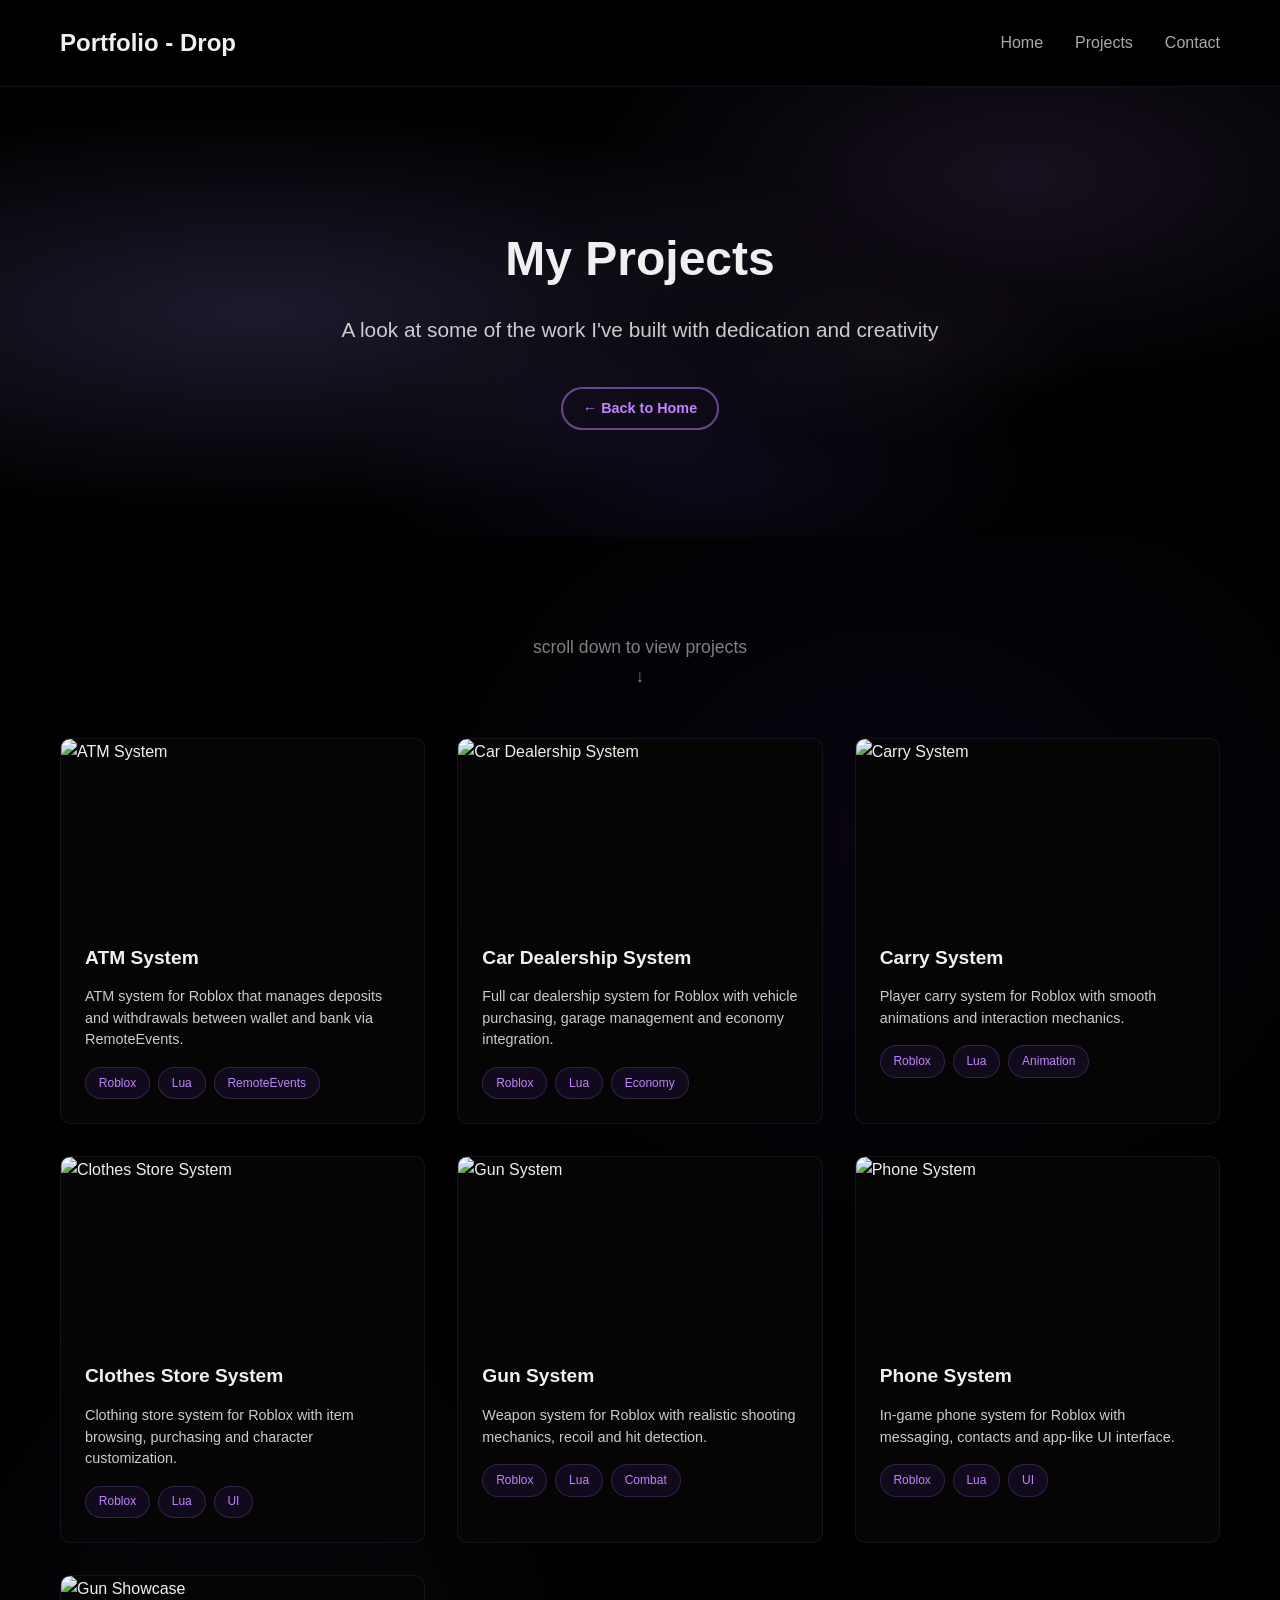
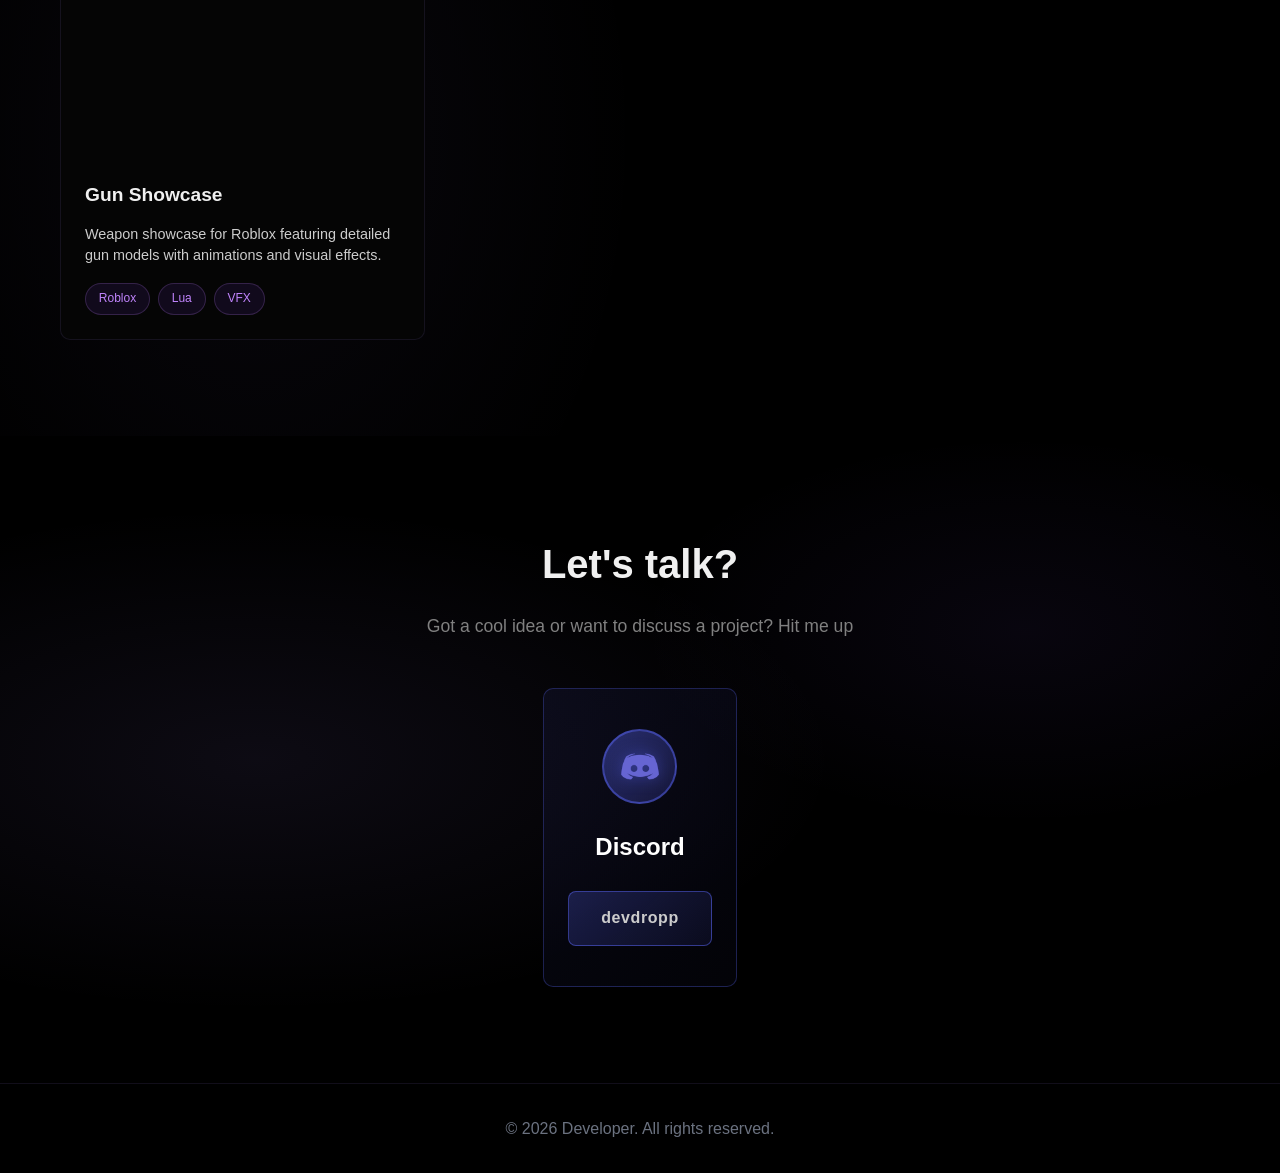
==== projetos.html @ 156bbdd7 "Update projetos.html" ====
<!DOCTYPE html>
<html lang="en">
<head>
    <meta charset="UTF-8">
    <meta name="viewport" content="width=device-width, initial-scale=1.0">
    <title>My Projects - Portfolio</title>
    <link rel="icon" type="image/png" href="images/dropiconsite.png">
    <link rel="stylesheet" href="style.css">
</head>
<body class="dark-mode">
    <nav class="navbar">
        <div class="container">
            <div class="logo">Portfolio - Drop</div>
            <ul class="nav-links">
                <li><a href="index.html">Home</a></li>
                <li><a href="#projects">Projects</a></li>
                <li><a href="#contact">Contact</a></li>
            </ul>
        </div>
    </nav>

    <header id="home" class="hero-projects">
        <div class="hero-content">
            <img src="" alt="">
            <h1>My Projects</h1>
            <p>A look at some of the work I've built with dedication and creativity</p>
            <a href="index.html" class="btn btn-secondary">← Back to Home</a>
        </div>
        <div class="hero-background"></div>
    </header>

    <section id="projects" class="projects-section">
        <div class="container">
            <p class="section-subtitle">scroll down to view projects <br>↓ </p>
            
            <div class="projects-grid">
                <div class="project-card">
                    <div class="project-header">
                        <img class="video-thumbnail" src="https://i.ytimg.com/vi/9FI1kdtI2Lg/hqdefault.jpg" alt="ATM System">
                        <button class="play-btn" data-youtube="https://www.youtube.com/watch?v=9FI1kdtI2Lg">
                            <svg viewBox="0 0 24 24" width="60" height="60">
                                <polygon points="5 3 19 12 5 21" fill="white"/>
                            </svg>
                        </button>
                    </div>
                    <h3>ATM System</h3>
                    <p>ATM system for Roblox that manages deposits and withdrawals between wallet and bank via RemoteEvents.</p>
                    <div class="project-tags">
                        <span class="tag">Roblox</span>
                        <span class="tag">Lua</span>
                        <span class="tag">RemoteEvents</span>
                    </div>
                </div>

                <div class="project-card">
                    <div class="project-header">
                        <img class="video-thumbnail" src="https://i.ytimg.com/vi/GtrYwzKo-C8/hqdefault.jpg" alt="Car Dealership System">
                        <button class="play-btn" data-youtube="https://www.youtube.com/watch?v=GtrYwzKo-C8">
                            <svg viewBox="0 0 24 24" width="60" height="60">
                                <polygon points="5 3 19 12 5 21" fill="white"/>
                            </svg>
                        </button>
                    </div>
                    <h3>Car Dealership System</h3>
                    <p>Full car dealership system for Roblox with vehicle purchasing, garage management and economy integration.</p>
                    <div class="project-tags">
                        <span class="tag">Roblox</span>
                        <span class="tag">Lua</span>
                        <span class="tag">Economy</span>
                    </div>
                </div>

                <div class="project-card">
                    <div class="project-header">
                        <img class="video-thumbnail" src="https://i.ytimg.com/vi/6c8o9CtaSwM/hqdefault.jpg" alt="Carry System">
                        <button class="play-btn" data-youtube="https://www.youtube.com/watch?v=6c8o9CtaSwM">
                            <svg viewBox="0 0 24 24" width="60" height="60">
                                <polygon points="5 3 19 12 5 21" fill="white"/>
                            </svg>
                        </button>
                    </div>
                    <h3>Carry System</h3>
                    <p>Player carry system for Roblox with smooth animations and interaction mechanics.</p>
                    <div class="project-tags">
                        <span class="tag">Roblox</span>
                        <span class="tag">Lua</span>
                        <span class="tag">Animation</span>
                    </div>
                </div>

                <div class="project-card">
                    <div class="project-header">
                        <img class="video-thumbnail" src="https://i.ytimg.com/vi/peEEJjugaOY/hqdefault.jpg" alt="Clothes Store System">
                        <button class="play-btn" data-youtube="https://www.youtube.com/watch?v=peEEJjugaOY">
                            <svg viewBox="0 0 24 24" width="60" height="60">
                                <polygon points="5 3 19 12 5 21" fill="white"/>
                            </svg>
                        </button>
                    </div>
                    <h3>Clothes Store System</h3>
                    <p>Clothing store system for Roblox with item browsing, purchasing and character customization.</p>
                    <div class="project-tags">
                        <span class="tag">Roblox</span>
                        <span class="tag">Lua</span>
                        <span class="tag">UI</span>
                    </div>
                </div>

                <div class="project-card">
                    <div class="project-header">
                        <img class="video-thumbnail" src="https://i.ytimg.com/vi/I0m7wOW_zdU/hqdefault.jpg" alt="Gun System">
                        <button class="play-btn" data-youtube="https://www.youtube.com/watch?v=I0m7wOW_zdU">
                            <svg viewBox="0 0 24 24" width="60" height="60">
                                <polygon points="5 3 19 12 5 21" fill="white"/>
                            </svg>
                        </button>
                    </div>
                    <h3>Gun System</h3>
                    <p>Weapon system for Roblox with realistic shooting mechanics, recoil and hit detection.</p>
                    <div class="project-tags">
                        <span class="tag">Roblox</span>
                        <span class="tag">Lua</span>
                        <span class="tag">Combat</span>
                    </div>
                </div>

                <div class="project-card">
                    <div class="project-header">
                        <img class="video-thumbnail" src="https://i.ytimg.com/vi/qUIl4ZkUmOw/hqdefault.jpg" alt="Phone System">
                        <button class="play-btn" data-youtube="https://www.youtube.com/watch?v=qUIl4ZkUmOw">
                            <svg viewBox="0 0 24 24" width="60" height="60">
                                <polygon points="5 3 19 12 5 21" fill="white"/>
                            </svg>
                        </button>
                    </div>
                    <h3>Phone System</h3>
                    <p>In-game phone system for Roblox with messaging, contacts and app-like UI interface.</p>
                    <div class="project-tags">
                        <span class="tag">Roblox</span>
                        <span class="tag">Lua</span>
                        <span class="tag">UI</span>
                    </div>
                </div>

                <div class="project-card">
                    <div class="project-header">
                        <img class="video-thumbnail" src="https://i.ytimg.com/vi/NYZa57lHeqo/hqdefault.jpg" alt="Gun Showcase">
                        <button class="play-btn" data-youtube="https://www.youtube.com/watch?v=NYZa57lHeqo">
                            <svg viewBox="0 0 24 24" width="60" height="60">
                                <polygon points="5 3 19 12 5 21" fill="white"/>
                            </svg>
                        </button>
                    </div>
                    <h3>Gun Showcase</h3>
                    <p>Weapon showcase for Roblox featuring detailed gun models with animations and visual effects.</p>
                    <div class="project-tags">
                        <span class="tag">Roblox</span>
                        <span class="tag">Lua</span>
                        <span class="tag">VFX</span>
                    </div>
                </div>
            </div>
        </div>
    </section>

    <section id="contact" class="contact-section">
        <div class="container">
            <h2>Let's talk?</h2>
            <p class="section-subtitle">Got a cool idea or want to discuss a project? Hit me up</p>
            
            <div class="contact-content">
                <div class="contact-info">
                    <div class="contact-method discord-card">
                        <div class="discord-icon">
                            <img src="images/discord.png" alt="Discord">
                        </div>
                        <h3>Discord</h3>
                        <a href="https://discord.com/users/1466565648426733630" target="_blank" class="discord-link">devdropp</a>
                    </div>
                </div>
            </div>
        </div>
    </section>

    <footer>
        <p>&copy; 2026 Developer. All rights reserved.</p>
    </footer>

    <div id="video-modal" class="video-modal">
        <div class="modal-content">
            <div class="modal-header">
                <button class="modal-close">&times;</button>
                <h2 id="video-title">Project Title</h2>
            </div>
            <div class="video-container">
                <button class="nav-arrow prev-arrow" id="prev-video" aria-label="Previous video">‹</button>
                <iframe id="video-frame" src="" frameborder="0" allow="accelerometer; autoplay; clipboard-write; encrypted-media; gyroscope; picture-in-picture" allowfullscreen></iframe>
                <button class="nav-arrow next-arrow" id="next-video" aria-label="Next video">›</button>
            </div>
            <div class="video-counter">
                <span id="video-count">1 / 6</span>
            </div>
        </div>
    </div>

    <script src="script.js"></script>
</body>
</html>
---- style.css ----
* {
    margin: 0;
    padding: 0;
    box-sizing: border-box;
}

body {
    font-family: 'Segoe UI', Tahoma, Geneva, Verdana, sans-serif;
    background: #000000;
    color: #f0f0f0;
    line-height: 1.6;
    background-image:
        radial-gradient(ellipse 80% 60% at 15% 30%, rgba(167, 139, 250, 0.07) 0%, transparent 65%),
        radial-gradient(ellipse 60% 80% at 85% 70%, rgba(192, 132, 252, 0.05) 0%, transparent 65%),
        radial-gradient(ellipse 50% 40% at 50% 90%, rgba(139, 92, 246, 0.04) 0%, transparent 60%);
}

.container {
    max-width: 1200px;
    margin: 0 auto;
    padding: 0 20px;
}

/* NAVBAR */
.navbar {
    background: rgba(0, 0, 0, 0.85);
    backdrop-filter: blur(20px);
    -webkit-backdrop-filter: blur(20px);
    padding: 1.5rem 0;
    position: sticky;
    top: 0;
    z-index: 100;
    border-bottom: 1px solid rgba(167, 139, 250, 0.12);
}

.navbar .container {
    display: flex;
    justify-content: space-between;
    align-items: center;
}

.logo {
    font-size: 1.5rem;
    font-weight: bold;
    color: #f0f0f0;
}

.nav-links {
    list-style: none;
    display: flex;
    gap: 2rem;
}

.nav-links a {
    color: #aaaaaa;
    text-decoration: none;
    transition: color 0.3s ease;
    font-weight: 500;
}

.nav-links a:hover {
    color: #c084fc;
}

/* HERO SECTION */
.hero {
    min-height: 100vh;
    display: flex;
    align-items: center;
    justify-content: center;
    position: relative;
    overflow: hidden;
    padding: 2rem;
}

.hero-projects {
    min-height: 50vh;
    display: flex;
    align-items: center;
    justify-content: center;
    position: relative;
    overflow: hidden;
    padding: 4rem 2rem;
}

.hero-projects .hero-content h1 {
    font-size: 3rem;
    margin-bottom: 1rem;
    color: #f0f0f0;
}

.hero-projects .hero-content p {
    margin-bottom: 1.5rem;
}

.hero-projects .btn {
    margin-top: 1rem;
}

.hero-background {
    position: absolute;
    top: 0;
    left: 0;
    right: 0;
    bottom: 0;
    background:
        radial-gradient(ellipse 80% 70% at 20% 50%, rgba(167, 139, 250, 0.18) 0%, transparent 65%),
        radial-gradient(ellipse 60% 80% at 80% 20%, rgba(192, 132, 252, 0.12) 0%, transparent 60%),
        radial-gradient(ellipse 50% 60% at 55% 85%, rgba(139, 92, 246, 0.1) 0%, transparent 55%),
        radial-gradient(ellipse 30% 40% at 70% 60%, rgba(216, 180, 254, 0.06) 0%, transparent 50%),
        #000000;
    z-index: -1;
}

.hero-content {
    text-align: center;
    z-index: 1;
    max-width: 600px;
}

.hero-content h1 {
    font-size: 3.5rem;
    margin-bottom: 1rem;
    color: #f0f0f0;
    animation: slideInDown 0.8s ease;
}

.hero-content p {
    font-size: 1.3rem;
    margin-bottom: 0.5rem;
    color: #cccccc;
    animation: slideInUp 0.8s ease 0.2s backwards;
}

.subtitle {
    font-size: 1rem;
    color: #808080;
    margin-bottom: 2rem !important;
    animation: slideInUp 0.8s ease 0.4s backwards;
}

@keyframes slideInDown {
    from {
        opacity: 0;
        transform: translateY(-30px);
    }
    to {
        opacity: 1;
        transform: translateY(0);
    }
}

@keyframes slideInUp {
    from {
        opacity: 0;
        transform: translateY(30px);
    }
    to {
        opacity: 1;
        transform: translateY(0);
    }
}

/* BUTTONS */
.btn {
    display: inline-block;
    padding: 12px 30px;
    border-radius: 50px;
    text-decoration: none;
    font-weight: bold;
    transition: all 0.3s ease;
    cursor: pointer;
    border: none;
}

.btn-primary {
    background: linear-gradient(135deg, #7c3aed, #c084fc);
    color: #fff;
    border: none;
    box-shadow: 0 4px 20px rgba(192, 132, 252, 0.3);
}

.btn-primary:hover {
    background: linear-gradient(135deg, #6d28d9, #a855f7);
    transform: translateY(-3px);
    box-shadow: 0 6px 25px rgba(192, 132, 252, 0.45);
}

.btn-secondary {
    background: transparent;
    color: #999;
    border: 1px solid #555;
    font-size: 0.9rem;
    padding: 8px 20px;
}

.btn-secondary:hover {
    background: #222;
    color: #fff;
}

/* PROJECTS SECTION */
.projects-section {
    padding: 6rem 2rem;
    background:
        radial-gradient(ellipse 70% 50% at 70% 20%, rgba(124, 58, 237, 0.07) 0%, transparent 60%),
        radial-gradient(ellipse 50% 60% at 20% 80%, rgba(167, 139, 250, 0.05) 0%, transparent 60%),
        #000000;
}

.projects-section h2 {
    font-size: 2.5rem;
    text-align: center;
    margin-bottom: 0.5rem;
    color: #f0f0f0;
}

.section-subtitle {
    text-align: center;
    color: #888;
    margin-bottom: 3rem;
    font-size: 1.1rem;
}

.projects-grid {
    display: grid;
    grid-template-columns: repeat(auto-fit, minmax(300px, 1fr));
    gap: 2rem;
}

.project-card {
    background: #050505;
    border: 1px solid rgba(167, 139, 250, 0.1);
    border-radius: 10px;
    overflow: hidden;
    transition: transform 0.3s ease, box-shadow 0.3s ease, border-color 0.3s ease;
    display: flex;
    flex-direction: column;
    position: relative;
}

.project-card:hover {
    transform: translateY(-6px);
    box-shadow: 0 12px 40px rgba(192, 132, 252, 0.15);
    border-color: rgba(192, 132, 252, 0.35);
}

.project-header {
    width: 100%;
    height: 180px;
    background: none;
    position: relative;
    overflow: hidden;
}

.project-header::before {
    content: '';
    position: absolute;
    top: 0;
    left: 0;
    right: 0;
    bottom: 0;
    background: rgba(0, 0, 0, 0.3);
    transition: opacity 0.3s ease;
    z-index: 2;
    opacity: 0;
    pointer-events: none;
}

.project-card:hover .project-header::before {
    opacity: 1;
}

.project-card h3 {
    font-size: 1.2rem;
    margin-bottom: 0.8rem;
    color: #f0f0f0;
    padding: 1.5rem 1.5rem 0;
    position: relative;
    z-index: 5;
}

.project-card p {
    color: #cccccc;
    margin-bottom: 1rem;
    line-height: 1.5;
    padding: 0 1.5rem;
    font-size: 0.9rem;
}

.project-tags {
    display: flex;
    flex-wrap: wrap;
    gap: 0.5rem;
    margin-bottom: 1.5rem;
    padding: 0 1.5rem;
}

.tag {
    display: inline-block;
    background: rgba(124, 58, 237, 0.1);
    color: #c084fc;
    padding: 0.35rem 0.8rem;
    border-radius: 20px;
    font-size: 0.75rem;
    border: 1px solid rgba(192, 132, 252, 0.2);
    font-weight: 500;
}

/* SKILLS SECTION */
.skills-section {
    padding: 6rem 2rem;
    background:
        radial-gradient(ellipse 60% 50% at 50% 50%, rgba(139, 92, 246, 0.06) 0%, transparent 65%),
        #000000;
}

.skills-section h2 {
    font-size: 2.5rem;
    text-align: center;
    margin-bottom: 3rem;
    color: #f0f0f0;
}

.skills-grid {
    display: grid;
    grid-template-columns: repeat(auto-fit, minmax(250px, 1fr));
    gap: 2rem;
}

.skill-item {
    background: #050505;
    border: 1px solid rgba(167, 139, 250, 0.1);
    border-radius: 10px;
    padding: 1.5rem;
    text-align: center;
    transition: all 0.3s ease;
}

.skill-item:hover {
    border-color: rgba(192, 132, 252, 0.35);
    transform: translateY(-3px);
    box-shadow: 0 8px 25px rgba(192, 132, 252, 0.12);
}

.skill-item h3 {
    color: #f0f0f0;
    margin-bottom: 0.5rem;
    font-size: 1.1rem;
}

.skill-item p {
    color: #cccccc;
    font-size: 0.95rem;
}

/* CONTACT SECTION */
.contact-section {
    padding: 6rem 2rem;
    background:
        radial-gradient(ellipse 70% 60% at 20% 50%, rgba(167, 139, 250, 0.08) 0%, transparent 65%),
        radial-gradient(ellipse 50% 50% at 80% 30%, rgba(139, 92, 246, 0.06) 0%, transparent 60%),
        #000000;
    text-align: center;
}

.contact-section h2 {
    font-size: 2.5rem;
    margin-bottom: 1rem;
    color: #f0f0f0;
}

.contact-section > p {
    color: #b0b0b0;
    margin-bottom: 2rem;
}

.contact-methods {
    display: grid;
    grid-template-columns: repeat(auto-fit, minmax(200px, 1fr));
    gap: 2rem;
    margin-bottom: 2rem;
}

.contact-item h3 {
    color: #fff;
    margin-bottom: 0.5rem;
}

.contact-item a {
    color: #999;
    text-decoration: none;
    transition: color 0.3s ease;
}

.contact-item a:hover {
    color: #fff;
}

/* FOOTER */
footer {
    background: #000000;
    padding: 2rem;
    text-align: center;
    color: #6b7280;
    border-top: 1px solid rgba(167, 139, 250, 0.1);
}

.video-thumbnail {
    position: absolute;
    width: 100%;
    height: 100%;
    object-fit: cover;
    z-index: 0;
    top: 0;
    left: 0;
}

.play-btn {
    position: absolute;
    top: 50%;
    left: 50%;
    transform: translate(-50%, -50%);
    width: 80px;
    height: 80px;
    background: rgba(255, 255, 255, 0.2);
    border: 3px solid #fff;
    border-radius: 50%;
    display: flex;
    align-items: center;
    justify-content: center;
    cursor: pointer;
    opacity: 0;
    transition: all 0.3s ease;
    z-index: 3;
    backdrop-filter: blur(5px);
}

.project-card:hover .play-btn {
    opacity: 1;
    transform: translate(-50%, -50%) scale(1);
}

.card-video.playing ~ .play-btn {
    opacity: 1;
}

.play-btn:hover {
    background: rgba(255, 255, 255, 0.3);
    transform: translate(-50%, -50%) scale(1.1);
}

.play-btn svg {
    filter: drop-shadow(0 2px 4px rgba(0, 0, 0, 0.3));
}

.card-video.playing ~ .play-btn svg {
    display: none;
}

.card-video.playing ~ .play-btn::before {
    content: '⏸';
    font-size: 2rem;
    color: white;
}

.video-modal {
    display: none;
    position: fixed;
    top: 0;
    left: 0;
    width: 100%;
    height: 100%;
    background: rgba(0, 0, 0, 0.95);
    z-index: 1000;
    justify-content: center;
    align-items: center;
    animation: fadeIn 0.3s ease;
}

.video-modal.active {
    display: flex;
}

@keyframes fadeIn {
    from {
        opacity: 0;
    }
    to {
        opacity: 1;
    }
}

.modal-content {
    position: relative;
    width: 90%;
    max-width: 900px;
    display: flex;
    flex-direction: column;
}

.modal-close {
    position: absolute;
    top: -40px;
    right: 0;
    background: none;
    border: none;
    color: #f0f0f0;
    font-size: 2rem;
    cursor: pointer;
    transition: color 0.3s ease;
    z-index: 1001;
}

.modal-close:hover {
    color: #999;
}

.modal-header {
    display: flex;
    justify-content: space-between;
    align-items: center;
    margin-bottom: 1.5rem;
    flex-wrap: wrap;
    gap: 1rem;
}

#video-title {
    color: #f0f0f0;
    font-size: 1.8rem;
    margin: 0;
    flex: 1;
    text-align: center;
    font-weight: 600;
    text-shadow: 0 2px 8px rgba(0, 0, 0, 0.5);
}

.video-container {
    position: relative;
    width: 100%;
    aspect-ratio: 16 / 9;
    display: flex;
    align-items: center;
    justify-content: center;
    margin-bottom: 1rem;
}

.video-container iframe {
    width: 100%;
    height: 100%;
    border-radius: 8px;
}

.nav-arrow {
    position: absolute;
    top: 50%;
    transform: translateY(-50%);
    width: 50px;
    height: 50px;
    background: rgba(124, 58, 237, 0.15);
    border: 1.5px solid rgba(192, 132, 252, 0.4);
    color: #e9d5ff;
    font-size: 2rem;
    cursor: pointer;
    border-radius: 50%;
    display: flex;
    align-items: center;
    justify-content: center;
    transition: all 0.3s ease;
    z-index: 10;
    backdrop-filter: blur(8px);
}

.nav-arrow:hover {
    background: rgba(124, 58, 237, 0.3);
    border-color: #c084fc;
    box-shadow: 0 0 20px rgba(192, 132, 252, 0.3);
    transform: translateY(-50%) scale(1.1);
}

.nav-arrow:active {
    transform: translateY(-50%) scale(0.95);
}

.prev-arrow {
    left: 15px;
}

.next-arrow {
    right: 15px;
}

.video-counter {
    text-align: center;
    color: #cccccc;
    font-size: 0.9rem;
    font-weight: 500;
    letter-spacing: 0.5px;
}

#video-count {
    display: inline-block;
    padding: 0.5rem 1rem;
    background: rgba(124, 58, 237, 0.1);
    border: 1px solid rgba(192, 132, 252, 0.25);
    border-radius: 20px;
    transition: all 0.3s ease;
    color: #c084fc;
}

/* HERO BUTTONS */
.hero-buttons {
    display: flex;
    gap: 1rem;
    justify-content: center;
    flex-wrap: wrap;
    margin-top: 2rem;
}

.btn-large {
    padding: 15px 40px;
    font-size: 1.05rem;
    transition: all 0.3s ease;
}

.btn-secondary {
    background: transparent;
    color: #c084fc;
    border: 2px solid rgba(192, 132, 252, 0.5);
}

.btn-secondary:hover {
    background: rgba(192, 132, 252, 0.1);
    color: #e9d5ff;
    border-color: #c084fc;
    transform: translateY(-3px);
}

.hero-avatar {
    margin-bottom: 2rem;
    animation: float 3s ease-in-out infinite;
}

.avatar-circle {
    width: 130px;
    height: 130px;
    margin: 0 auto;
    border: 2px solid rgba(192, 132, 252, 0.6);
    border-radius: 50%;
    display: flex;
    align-items: center;
    justify-content: center;
    background: radial-gradient(circle, rgba(124, 58, 237, 0.15), rgba(0,0,0,0));
    box-shadow: 0 0 40px rgba(192, 132, 252, 0.25), inset 0 0 20px rgba(167, 139, 250, 0.05);
}

.avatar-circle svg {
    width: 80px;
    height: 80px;
}

.avatar-image {
    width: 100%;
    height: 100%;
    object-fit: cover;
    border-radius: 50%;
}

@keyframes float {
    0%, 100% {
        transform: translateY(0px);
    }
    50% {
        transform: translateY(-20px);
    }
}

.hero-content .tagline {
    font-size: 1.5rem;
    color: #c084fc;
    font-weight: 600;
    margin-bottom: 1rem;
    text-shadow: 0 0 20px rgba(192, 132, 252, 0.4);
}

.hero-content .description {
    font-size: 1.1rem;
    color: #cccccc;
    max-width: 600px;
    margin: 0 auto 2rem;
}

/* ABOUT SECTION */
.about-section {
    padding: 6rem 2rem;
    background:
        radial-gradient(ellipse 70% 50% at 90% 30%, rgba(139, 92, 246, 0.08) 0%, transparent 65%),
        radial-gradient(ellipse 50% 60% at 10% 70%, rgba(167, 139, 250, 0.06) 0%, transparent 60%),
        #000000;
}

.about-section h2 {
    font-size: 2.5rem;
    text-align: center;
    margin-bottom: 3rem;
    color: #f0f0f0;
}

.about-section .container {
    max-width: 1000px;
}

.about-content {
    display: grid;
    grid-template-columns: 1fr;
    gap: 2rem;
    align-items: start;
    max-width: 900px;
    margin: 0 auto;
}

.about-text p {
    color: #cccccc;
    margin-bottom: 1.5rem;
    line-height: 1.8;
    font-size: 1rem;
}

.about-text h3 {
    color: #c084fc;
    margin-top: 1.5rem;
    margin-bottom: 1rem;
    font-size: 1.1rem;
}

.skills-list {
    list-style: none;
    margin: 1.5rem 0;
}

.skills-list li {
    color: #c0b8d4;
    margin-bottom: 1rem;
    padding-left: 1.5rem;
    position: relative;
    line-height: 1.6;
}

.skills-list li:before {
    content: "▸";
    position: absolute;
    left: 0;
    color: #c084fc;
    font-weight: bold;
}

.about-visual {
    display: grid;
    grid-template-columns: repeat(auto-fit, minmax(250px, 1fr));
    gap: 1.5rem;
}

.about-card {
    background: #050505;
    border: 1px solid rgba(167, 139, 250, 0.1);
    border-radius: 10px;
    padding: 1.5rem;
    text-align: center;
    transition: all 0.3s ease;
    cursor: pointer;
}

.about-card:hover {
    transform: translateY(-5px);
    border-color: rgba(192, 132, 252, 0.4);
    box-shadow: 0 8px 30px rgba(192, 132, 252, 0.15);
}

.card-icon {
    font-size: 2.5rem;
    margin-bottom: 0.5rem;
}

.about-card h3 {
    color: #f0f0f0;
    font-size: 1.2rem;
    margin-bottom: 0.5rem;
}

.about-card p {
    color: #cccccc;
    font-size: 0.95rem;
}

/* STATS SECTION */
.stats-section {
    padding: 6rem 2rem;
    background:
        radial-gradient(ellipse 60% 70% at 40% 50%, rgba(124, 58, 237, 0.07) 0%, transparent 65%),
        radial-gradient(ellipse 80% 40% at 80% 80%, rgba(167, 139, 250, 0.05) 0%, transparent 60%),
        #000000;
}

.stats-section h2 {
    font-size: 2.5rem;
    text-align: center;
    margin-bottom: 3rem;
    color: #f0f0f0;
}

.stats-grid {
    display: grid;
    grid-template-columns: repeat(auto-fit, minmax(280px, 1fr));
    gap: 2rem;
    max-width: 1200px;
    margin: 0 auto;
}

.stat-card {
    background: linear-gradient(135deg, #030303, #080808);
    border: 1px solid rgba(167, 139, 250, 0.1);
    border-radius: 12px;
    padding: 2rem;
    text-align: center;
    transition: all 0.3s ease;
    position: relative;
    overflow: hidden;
}

.stat-card:hover {
    transform: translateY(-10px);
    border-color: rgba(192, 132, 252, 0.4);
    box-shadow: 0 10px 40px rgba(192, 132, 252, 0.18);
}

.stat-card::before {
    content: '';
    position: absolute;
    top: 0;
    left: -100%;
    width: 100%;
    height: 100%;
    background: linear-gradient(90deg, transparent, rgba(192, 132, 252, 0.08), transparent);
    transition: left 0.5s ease;
}

.stat-card:hover::before {
    left: 100%;
}

.stat-number {
    font-size: 3.5rem;
    font-weight: bold;
    color: #c084fc;
    margin-bottom: 0.5rem;
    position: relative;
    z-index: 1;
    text-shadow: 0 0 20px rgba(192, 132, 252, 0.4);
}

.stat-label {
    color: #f0f0f0;
    font-size: 1.2rem;
    font-weight: 600;
    margin-bottom: 0.5rem;
    position: relative;
    z-index: 1;
}

.stat-description {
    color: #cccccc;
    font-size: 0.9rem;
    position: relative;
    z-index: 1;
}

/* CONTACT SECTION */
.contact-section {
    padding: 6rem 2rem;
    background:
        radial-gradient(ellipse 70% 60% at 20% 50%, rgba(167, 139, 250, 0.08) 0%, transparent 65%),
        radial-gradient(ellipse 50% 50% at 80% 30%, rgba(139, 92, 246, 0.06) 0%, transparent 60%),
        #000000;
}

.contact-section h2 {
    font-size: 2.5rem;
    text-align: center;
    margin-bottom: 1rem;
    color: #f0f0f0;
}

.section-subtitle {
    text-align: center;
    color: #808080;
    margin-bottom: 3rem;
    font-size: 1.1rem;
}

.contact-content {
    display: flex;
    justify-content: center;
    align-items: center;
    gap: 3rem;
    max-width: 1000px;
    margin: 0 auto;
    flex-wrap: wrap;
}

.contact-info {
    display: grid;
    grid-template-columns: repeat(auto-fit, minmax(250px, 1fr));
    gap: 1.5rem;
    width: 100%;
    max-width: 600px;
}

.contact-method {
    background: #050505;
    border: 1px solid rgba(167, 139, 250, 0.1);
    border-radius: 10px;
    padding: 1.5rem;
    transition: all 0.3s ease;
    cursor: pointer;
}

.contact-method:hover {
    border-color: rgba(192, 132, 252, 0.4);
    box-shadow: 0 8px 25px rgba(192, 132, 252, 0.12);
    transform: translateX(5px);
}

.contact-icon {
    font-size: 2rem;
    margin-bottom: 0.5rem;
}

.contact-method h3 {
    color: #f0f0f0;
    font-size: 1.1rem;
    margin-bottom: 0.5rem;
}

.contact-method p,
.contact-method a {
    color: #cccccc;
    text-decoration: none;
    transition: color 0.3s ease;
}

.contact-method a:hover {
    color: #c084fc;
}

/* DISCORD CARD */
.discord-card {
    background: linear-gradient(135deg, rgba(88, 101, 242, 0.08) 0%, rgba(54, 57, 147, 0.05) 100%);
    border: 1.5px solid rgba(88, 101, 242, 0.3);
    position: relative;
    overflow: hidden;
    max-width: 400px;
    margin: 0 auto;
    padding: 2.5rem 1.5rem;
    text-align: center;
}

.discord-card::before {
    content: '';
    position: absolute;
    top: 0;
    left: -100%;
    width: 100%;
    height: 100%;
    background: linear-gradient(90deg, transparent, rgba(88, 101, 242, 0.15), transparent);
    transition: left 0.6s ease;
}

.discord-card:hover::before {
    left: 100%;
}

.discord-card:hover {
    border-color: rgba(88, 101, 242, 0.6);
    box-shadow: 0 0 30px rgba(88, 101, 242, 0.25), inset 0 0 20px rgba(88, 101, 242, 0.05);
    transform: translateY(-8px);
}

.discord-icon {
    width: 75px;
    height: 75px;
    background: linear-gradient(135deg, rgba(88, 101, 242, 0.4), rgba(54, 57, 147, 0.3));
    border-radius: 50%;
    display: flex;
    align-items: center;
    justify-content: center;
    margin: 0 auto 1.5rem;
    color: #5865F2;
    border: 2.5px solid rgba(88, 101, 242, 0.5);
    position: relative;
    z-index: 1;
    transition: all 0.3s ease;
}

.discord-card:hover .discord-icon {
    transform: scale(1.15);
    background: linear-gradient(135deg, #5865F2, rgba(54, 57, 147, 0.5));
    color: #ffffff;
    box-shadow: 0 0 25px rgba(88, 101, 242, 0.5), inset 0 0 15px rgba(255, 255, 255, 0.2);
}

.discord-icon svg {
    filter: drop-shadow(0 0 8px rgba(88, 101, 242, 0.4));
}

.discord-icon img {
    width: 55%;
    height: 55%;
    object-fit: contain;
    filter: drop-shadow(0 0 8px rgba(88, 101, 242, 0.4));
}

.discord-card h3 {
    color: #ffffff;
    font-size: 1.5rem;
    margin-bottom: 1.5rem;
    position: relative;
    z-index: 1;
    font-weight: 600;
}

.discord-card p {
    display: none;
}

.discord-link {
    display: inline-block;
    padding: 0.85rem 2rem;
    background: linear-gradient(135deg, rgba(88, 101, 242, 0.25), rgba(54, 57, 147, 0.15));
    border: 1.5px solid rgba(88, 101, 242, 0.5);
    color: #7c8bff;
    border-radius: 8px;
    transition: all 0.3s ease;
    position: relative;
    z-index: 1;
    font-weight: 600;
    letter-spacing: 0.6px;
    font-size: 1rem;
    cursor: pointer;
    font-family: inherit;
}

.discord-link:hover {
    background: linear-gradient(135deg, #5865F2, rgba(54, 57, 147, 0.3));
    border-color: #5865F2;
    color: #ffffff;
    box-shadow: 0 0 25px rgba(88, 101, 242, 0.4);
    transform: translateY(-3px);
}

/* RESPONSIVE */
@media (max-width: 1024px) {
    .about-content {
        grid-template-columns: 1fr;
    }
    
    .container {
        padding: 0 20px;
    }
    
    .hero-content h1 {
        font-size: 3rem;
    }
}

@media (max-width: 768px) {
    .hero {
        padding: 2rem;
        min-height: auto;
    }
    
    .hero-content {
        max-width: 100%;
    }
    
    .hero-content h1 {
        font-size: 2.2rem;
        margin-bottom: 0.8rem;
    }
    
    .hero-content .tagline {
        font-size: 1rem;
        margin-bottom: 1rem;
    }
    
    .hero-content p {
        font-size: 0.9rem;
    }
    
    .hero-content .description {
        font-size: 0.95rem;
    }
    
    .hero-buttons {
        flex-direction: column;
        gap: 0.8rem;
        margin-top: 1.5rem;
    }
    
    .btn-large {
        width: 100%;
        padding: 12px 30px;
        font-size: 0.95rem;
    }
    
    .about-section,
    .stats-section,
    .contact-section,
    .projects-section {
        padding: 4rem 1.5rem;
    }
    
    .about-content {
        grid-template-columns: 1fr;
        gap: 2rem;
    }
    
    .about-visual {
        grid-template-columns: 1fr;
    }
    
    .projects-section h2,
    .skills-section h2,
    .contact-section h2,
    .about-section h2,
    .stats-section h2 {
        font-size: 2rem;
        margin-bottom: 2rem;
    }
    
    .section-subtitle {
        margin-bottom: 2rem;
        font-size: 1rem;
    }
    
    .nav-links {
        gap: 1rem;
        font-size: 0.8rem;
    }
    
    .projects-grid {
        grid-template-columns: 1fr;
        gap: 1.5rem;
    }
    
    .skills-grid {
        grid-template-columns: 1fr;
    }
    
    .stats-grid {
        grid-template-columns: repeat(2, 1fr);
        gap: 1.5rem;
    }
    
    .contact-content {
        flex-direction: column;
        gap: 2rem;
    }
    
    .contact-info {
        grid-template-columns: 1fr;
        width: 100%;
    }
    
    #video-title {
        font-size: 1.3rem;
    }
    
    .nav-arrow {
        width: 40px;
        height: 40px;
        font-size: 1.5rem;
    }
    
    .prev-arrow {
        left: 8px;
    }
    
    .next-arrow {
        right: 8px;
    }
    
    .modal-header {
        margin-bottom: 1rem;
    }
    
    .avatar-circle {
        width: 100px;
        height: 100px;
    }
    
    .avatar-circle svg {
        width: 70px;
        height: 70px;
    }
    
    .stat-number {
        font-size: 2.5rem;
    }
    
    .stat-card {
        padding: 1.5rem;
    }
    
    .project-header {
        height: 150px;
    }
}

@media (max-width: 480px) {
    .logo {
        font-size: 1.3rem;
    }
    
    .nav-links {
        gap: 0.5rem;
        font-size: 0.7rem;
    }
    
    .hero {
        min-height: auto;
        padding: 1.5rem;
    }
    
    .hero-content h1 {
        font-size: 1.8rem;
        margin-bottom: 0.5rem;
    }
    
    .hero-content .tagline {
        font-size: 0.9rem;
        margin-bottom: 0.8rem;
    }
    
    .hero-content p {
        font-size: 0.8rem;
    }
    
    .hero-content .description {
        font-size: 0.85rem;
    }
    
    .hero-buttons {
        flex-direction: column;
        gap: 0.6rem;
        margin-top: 1rem;
    }
    
    .btn-large {
        padding: 10px 20px;
        font-size: 0.85rem;
    }
    
    .about-section,
    .stats-section,
    .contact-section,
    .projects-section {
        padding: 3rem 1rem;
    }
    
    .about-section h2,
    .stats-section h2,
    .contact-section h2,
    .projects-section h2 {
        font-size: 1.5rem;
        margin-bottom: 1.5rem;
    }
    
    .section-subtitle {
        font-size: 0.9rem;
        margin-bottom: 1.5rem;
    }
    
    .about-text p {
        font-size: 0.9rem;
        margin-bottom: 1rem;
    }
    
    .about-card {
        padding: 1rem;
    }
    
    .about-card h3 {
        font-size: 1rem;
    }
    
    .about-card p {
        font-size: 0.85rem;
    }
    
    .stats-grid {
        grid-template-columns: 1fr;
        gap: 1rem;
    }
    
    .stat-card {
        padding: 1rem;
    }
    
    .stat-number {
        font-size: 2rem;
    }
    
    .stat-label {
        font-size: 1rem;
    }
    
    .stat-description {
        font-size: 0.8rem;
    }
    
    .contact-info {
        grid-template-columns: 1fr;
        gap: 1rem;
    }
    
    .contact-method {
        padding: 1rem;
    }
    
    .contact-icon {
        font-size: 1.5rem;
        margin-bottom: 0.3rem;
    }
    
    .contact-method h3 {
        font-size: 0.95rem;
    }
    
    .contact-method p,
    .contact-method a {
        font-size: 0.85rem;
    }
    
    .projects-grid {
        grid-template-columns: 1fr;
        gap: 1.5rem;
    }
    
    .project-header {
        height: 120px;
    }
    
    .project-card h3 {
        font-size: 1rem;
    }
    
    .project-card p {
        font-size: 0.8rem;
    }
    
    .nav-arrow {
        width: 35px;
        height: 35px;
        font-size: 1.2rem;
    }
    
    .avatar-circle {
        width: 80px;
        height: 80px;
    }
    
    .avatar-circle svg {
        width: 50px;
        height: 50px;
    }
    
    .hero-avatar {
        margin-bottom: 1rem;
    }
    
    #video-title {
        font-size: 1rem;
    }
    
    .modal-content {
        width: 95%;
    }
    
    .modal-close {
        top: -35px;
        font-size: 1.5rem;
    }
}

@media (max-width: 320px) {
    .hero-content h1 {
        font-size: 1.5rem;
    }
    
    .hero-content .tagline {
        font-size: 0.8rem;
    }
    
    .about-section h2,
    .stats-section h2,
    .contact-section h2,
    .projects-section h2 {
        font-size: 1.3rem;
    }
    
    .btn-large {
        padding: 8px 15px;
        font-size: 0.75rem;
    }
    
    .avatar-circle {
        width: 70px;
        height: 70px;
    }
    
    .stat-number {
        font-size: 1.8rem;
    }
}

/* THEME TOGGLE */
.navbar .container {
    position: relative;
}

/* SKILLS SECTION */
.skills-section {
    background: #050505;
    padding: 5rem 0;
    border-top: 1px solid rgba(167, 139, 250, 0.1);
}

.skills-section h2 {
    text-align: center;
    font-size: 2.5rem;
    margin-bottom: 3rem;
    color: #f0f0f0;
}

.skills-grid {
    display: grid;
    grid-template-columns: repeat(auto-fit, minmax(280px, 1fr));
    gap: 2rem;
}

.skill-category {
    background: #050505;
    border: 1px solid rgba(167, 139, 250, 0.1);
    border-radius: 10px;
    padding: 2rem;
    transition: all 0.3s ease;
}

.skill-category:hover {
    border-color: rgba(192, 132, 252, 0.4);
    box-shadow: 0 8px 25px rgba(192, 132, 252, 0.12);
    transform: translateY(-5px);
}

.skill-category h3 {
    color: #c084fc;
    font-size: 1.3rem;
    margin-bottom: 1rem;
    text-transform: uppercase;
    letter-spacing: 1px;
}

.skills-list {
    display: flex;
    flex-wrap: wrap;
    gap: 0.8rem;
}

.skill-tag {
    background: rgba(192, 132, 252, 0.1);
    border: 1px solid rgba(192, 132, 252, 0.3);
    color: #c084fc;
    padding: 0.5rem 1rem;
    border-radius: 20px;
    font-size: 0.9rem;
    transition: all 0.3s ease;
    cursor: default;
}

.skill-tag:hover {
    background: rgba(192, 132, 252, 0.2);
    border-color: rgba(192, 132, 252, 0.6);
    transform: translateY(-2px);
}

/* STATS ANIMATION */
.stat-number {
    font-size: 2.5rem;
    font-weight: bold;
    color: #c084fc;
    transition: all 0.6s ease;
}

/* CTA BUTTON */
.contact-cta {
    text-align: center;
    margin: 2rem 0 3rem 0;
}

.cta-button {
    font-size: 1.1rem;
    padding: 16px 40px;
    box-shadow: 0 6px 30px rgba(192, 132, 252, 0.4);
    position: relative;
    overflow: hidden;
}

.cta-button::before {
    content: '';
    position: absolute;
    top: 0;
    left: -100%;
    width: 100%;
    height: 100%;
    background: linear-gradient(90deg, transparent, rgba(255,255,255,0.2), transparent);
    transition: left 0.5s ease;
}

.cta-button:hover::before {
    left: 100%;
}

.cta-button:hover {
    box-shadow: 0 8px 40px rgba(192, 132, 252, 0.6);
}

/* SKILLS RESPONSIVE */
@media (max-width: 768px) {
    .skills-grid {
        grid-template-columns: 1fr;
    }
    
    .skills-section h2 {
        font-size: 2rem;
    }
}
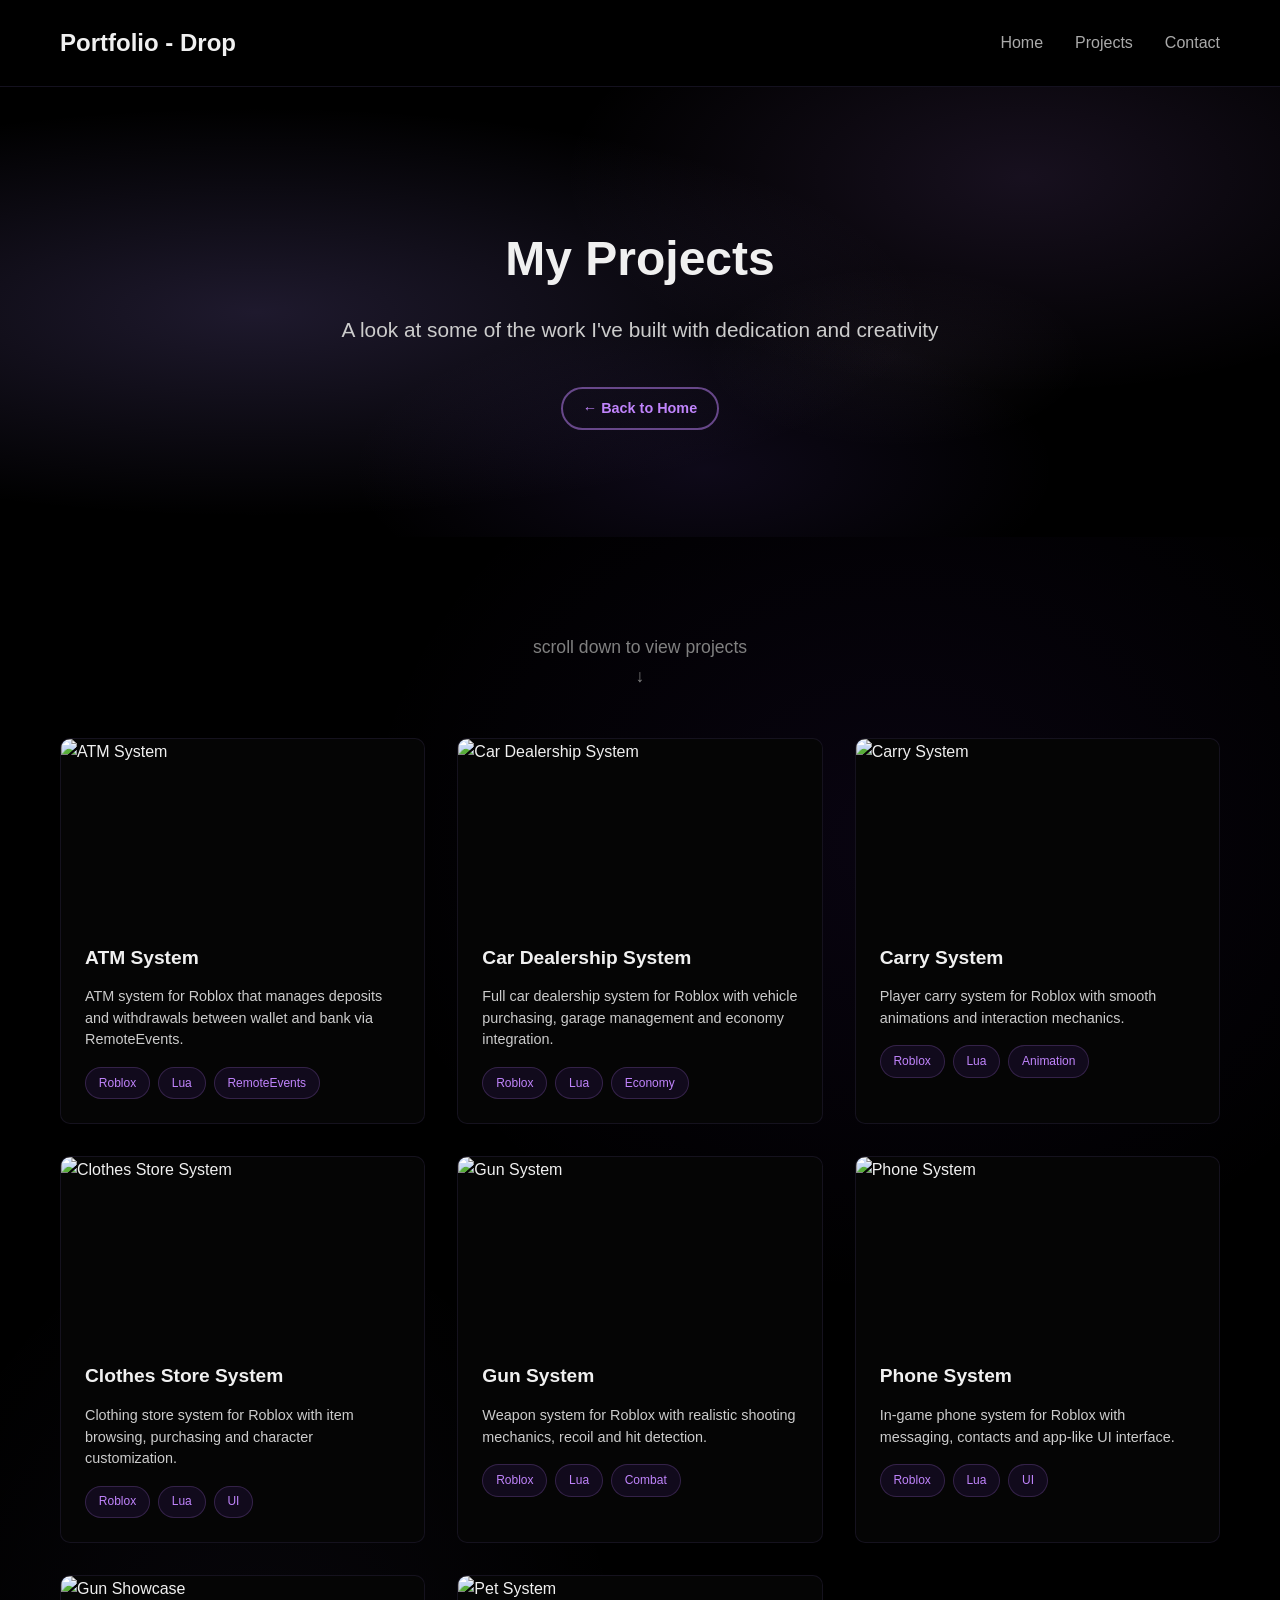
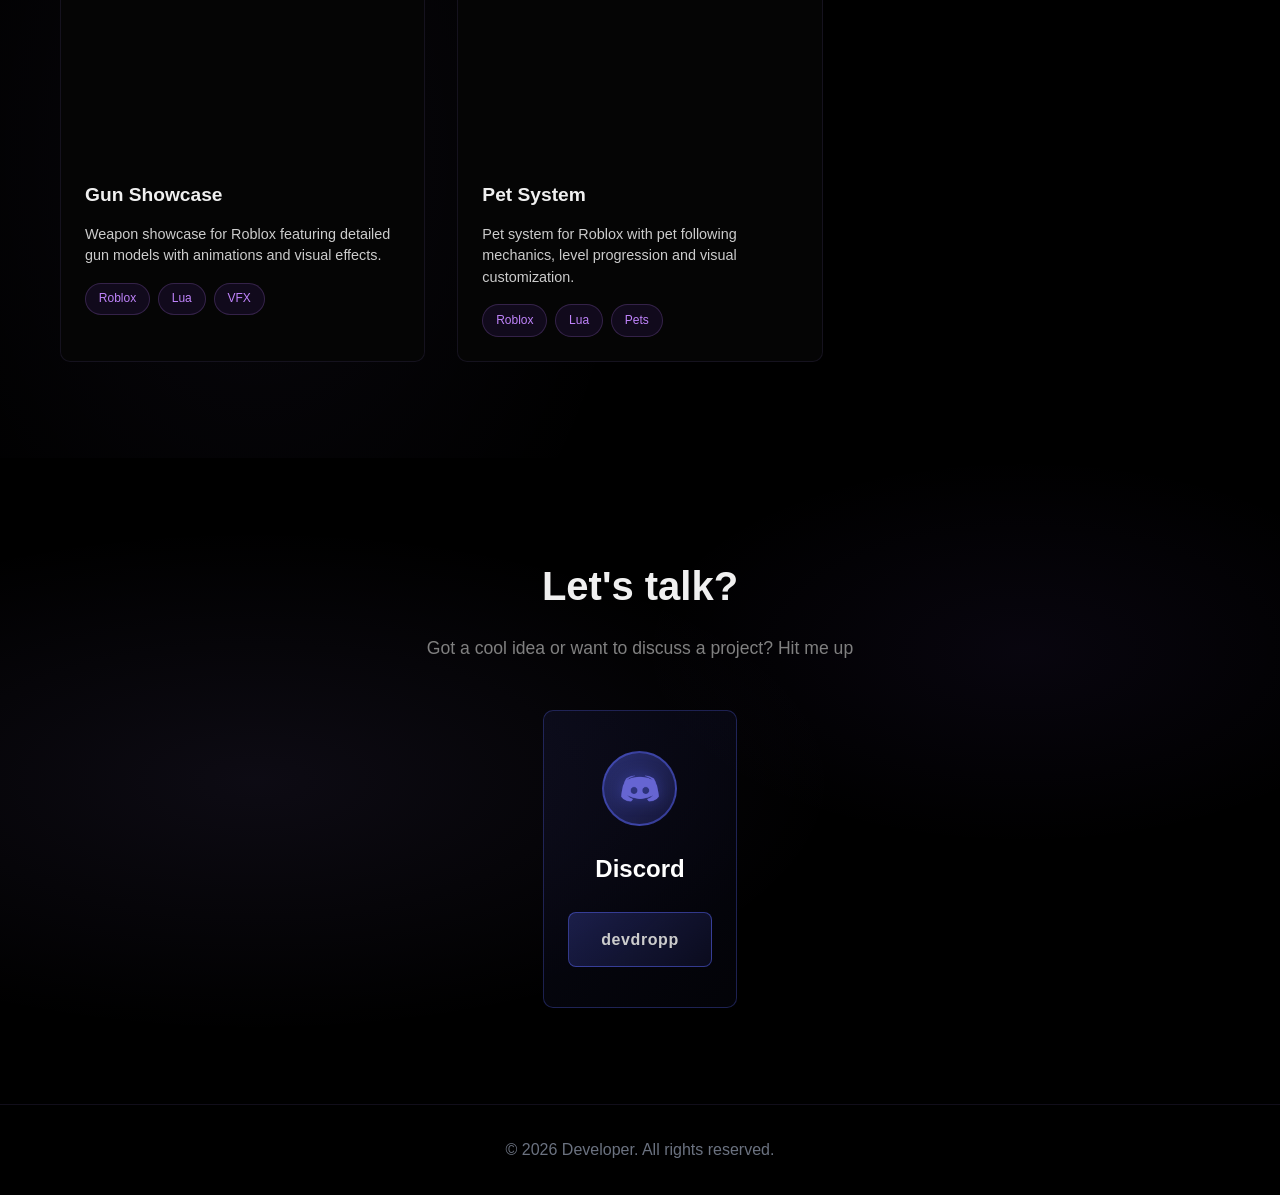
==== commit 8b5f9627: "feat: add Pet System project card" ====
--- a/projetos.html
+++ b/projetos.html
@@ -159,6 +159,24 @@
                         <span class="tag">VFX</span>
                     </div>
                 </div>
+
+                <div class="project-card">
+                    <div class="project-header">
+                        <img class="video-thumbnail" src="https://i.ytimg.com/vi/HFsPyn1wiDw/hqdefault.jpg" alt="Pet System">
+                        <button class="play-btn" data-youtube="https://www.youtube.com/watch?v=HFsPyn1wiDw">
+                            <svg viewBox="0 0 24 24" width="60" height="60">
+                                <polygon points="5 3 19 12 5 21" fill="white"/>
+                            </svg>
+                        </button>
+                    </div>
+                    <h3>Pet System</h3>
+                    <p>Pet system for Roblox with pet following mechanics, level progression and visual customization.</p>
+                    <div class="project-tags">
+                        <span class="tag">Roblox</span>
+                        <span class="tag">Lua</span>
+                        <span class="tag">Pets</span>
+                    </div>
+                </div>
             </div>
         </div>
     </section>
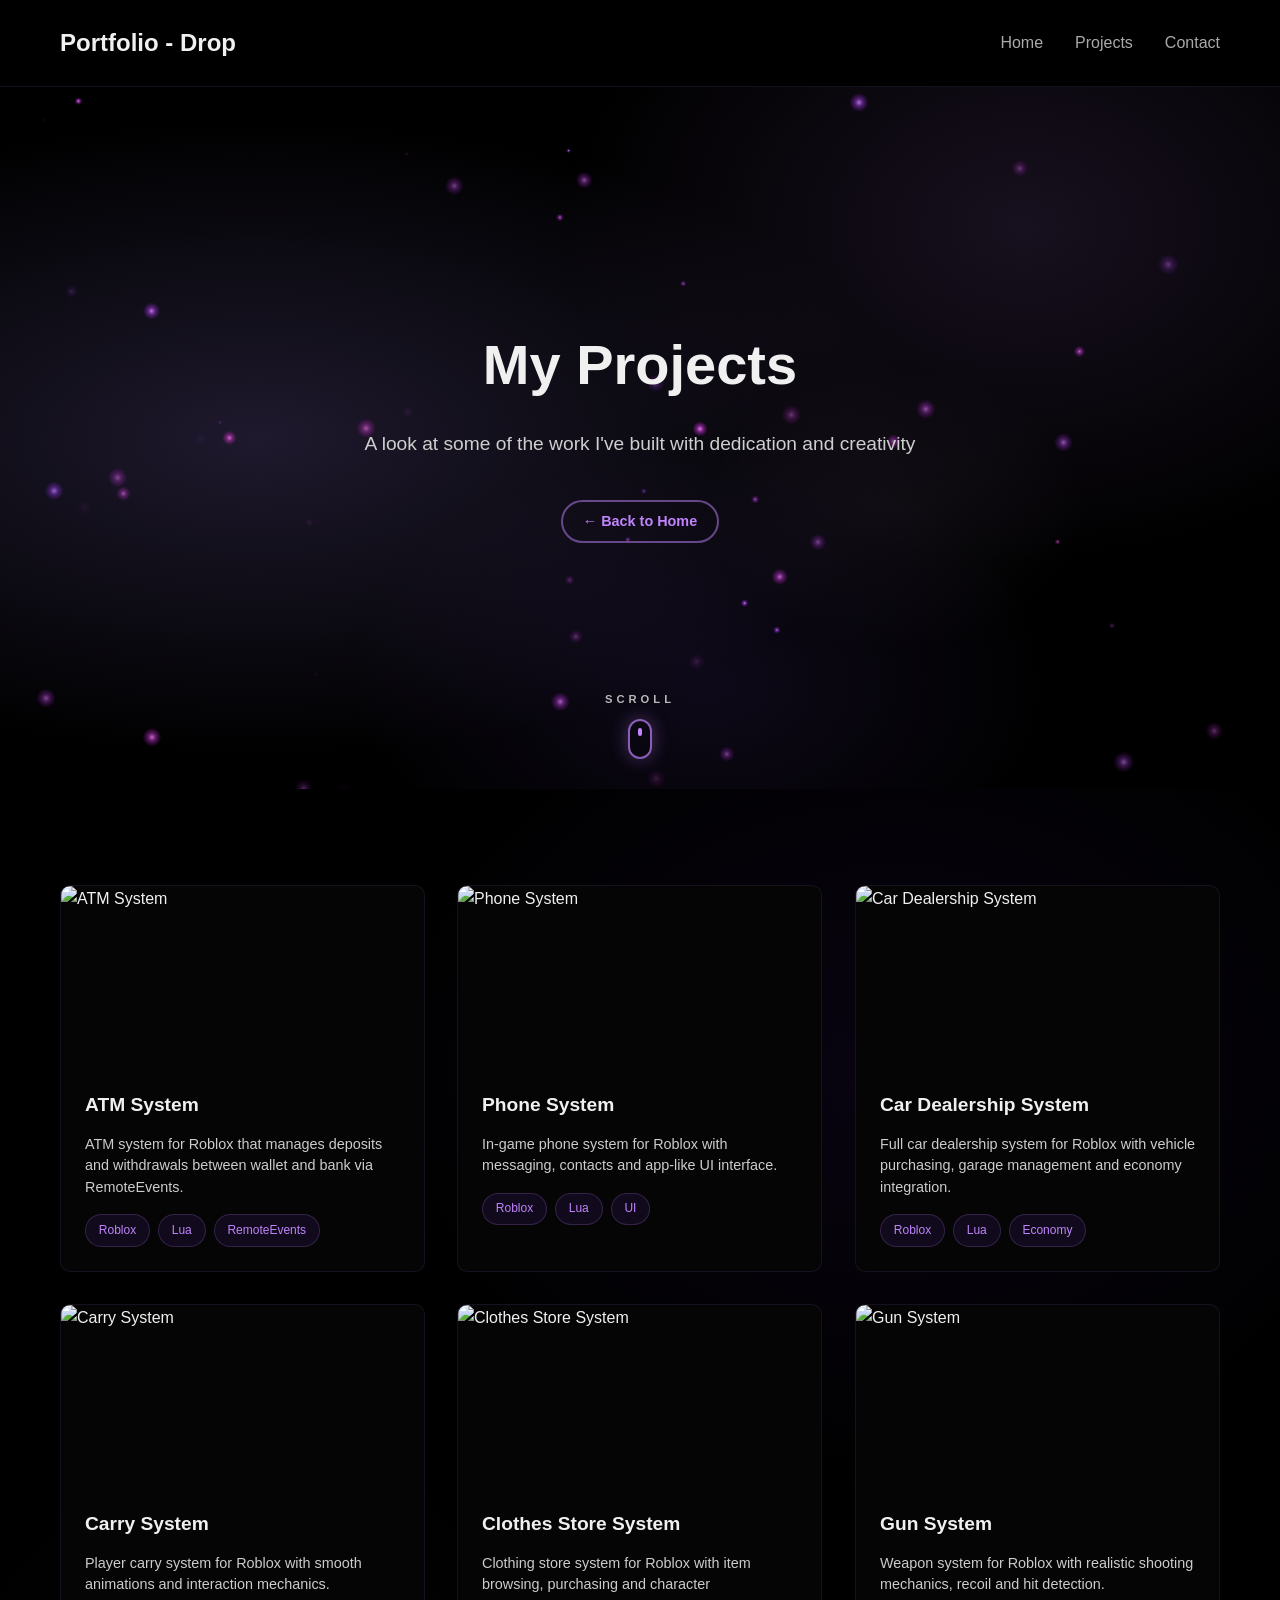
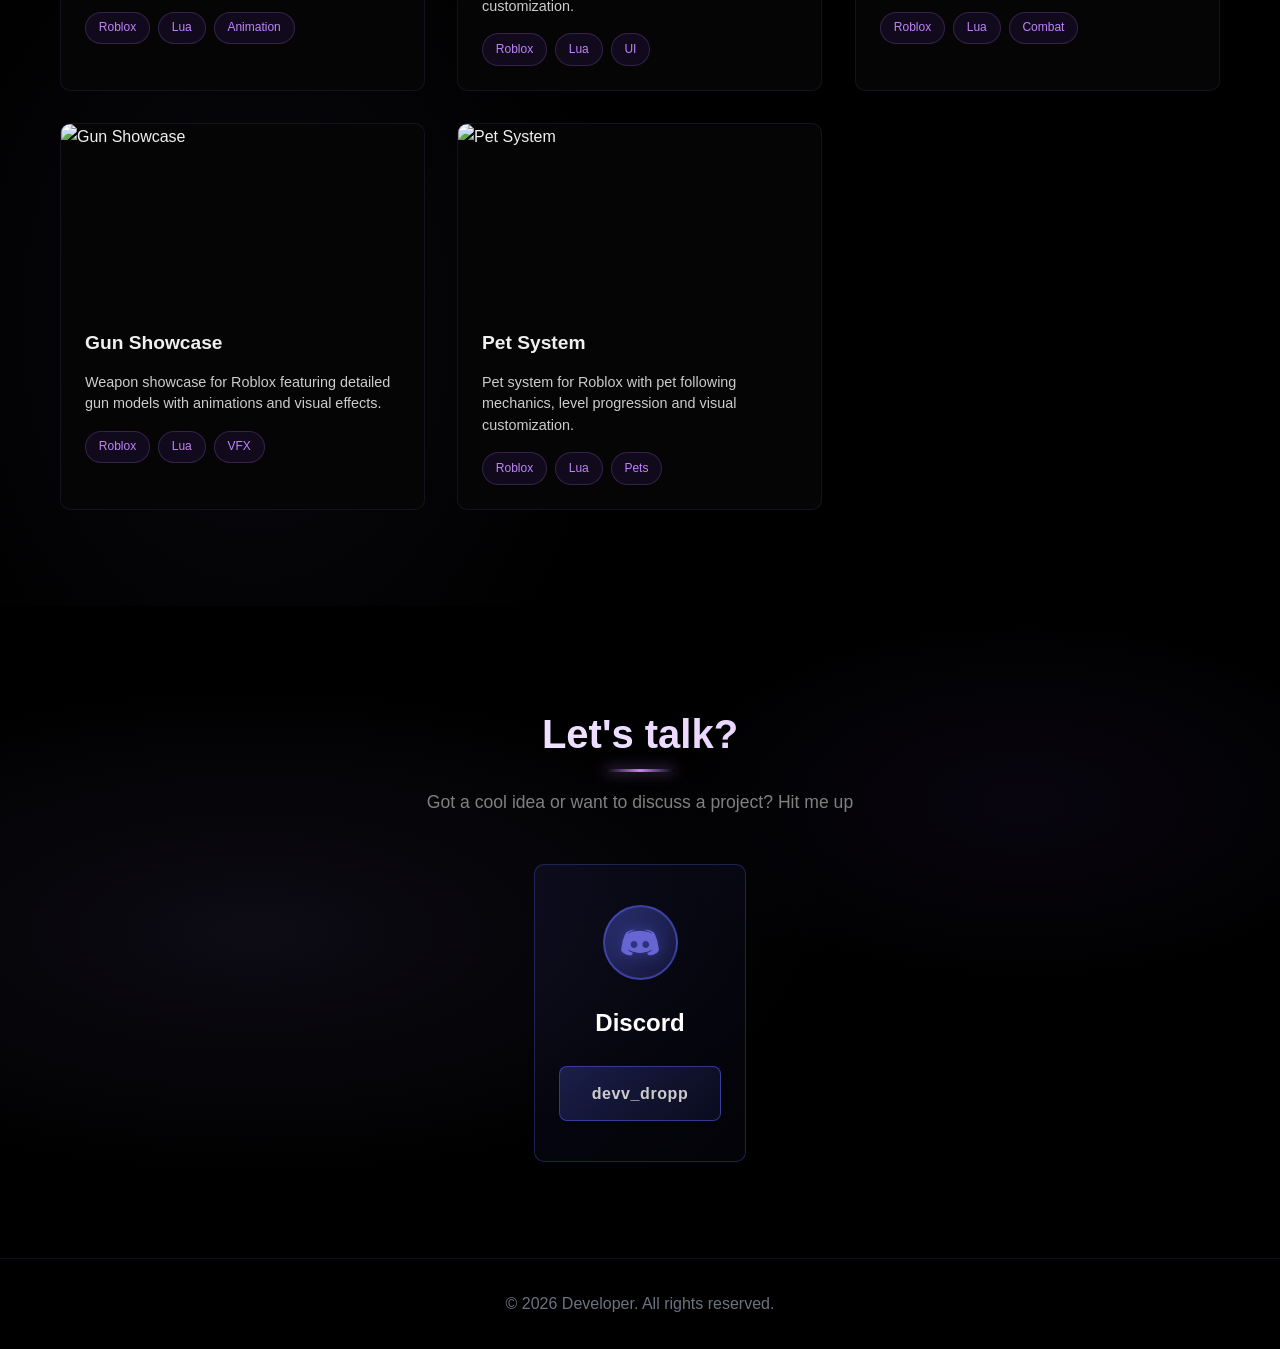
==== commit b382ef3c: "feat: add hero spark effects, scroll indicator and reorder projects - Add sparks canvas + glow and a" ====
--- a/projetos.html
+++ b/projetos.html
@@ -20,19 +20,23 @@
     </nav>
 
     <header id="home" class="hero-projects">
+        <canvas class="sparks-canvas"></canvas>
+        <div class="hero-glow"></div>
         <div class="hero-content">
             <img src="" alt="">
             <h1>My Projects</h1>
             <p>A look at some of the work I've built with dedication and creativity</p>
             <a href="index.html" class="btn btn-secondary">← Back to Home</a>
         </div>
+        <a href="#projects" class="scroll-indicator" aria-label="Scroll down">
+            <span class="scroll-text">SCROLL</span>
+            <span class="scroll-mouse"><span class="scroll-wheel"></span></span>
+        </a>
         <div class="hero-background"></div>
     </header>
 
     <section id="projects" class="projects-section">
         <div class="container">
-            <p class="section-subtitle">scroll down to view projects <br>↓ </p>
-            
             <div class="projects-grid">
                 <div class="project-card">
                     <div class="project-header">
@@ -54,6 +58,24 @@
 
                 <div class="project-card">
                     <div class="project-header">
+                        <img class="video-thumbnail" src="https://i.ytimg.com/vi/qUIl4ZkUmOw/hqdefault.jpg" alt="Phone System">
+                        <button class="play-btn" data-youtube="https://www.youtube.com/watch?v=qUIl4ZkUmOw">
+                            <svg viewBox="0 0 24 24" width="60" height="60">
+                                <polygon points="5 3 19 12 5 21" fill="white"/>
+                            </svg>
+                        </button>
+                    </div>
+                    <h3>Phone System</h3>
+                    <p>In-game phone system for Roblox with messaging, contacts and app-like UI interface.</p>
+                    <div class="project-tags">
+                        <span class="tag">Roblox</span>
+                        <span class="tag">Lua</span>
+                        <span class="tag">UI</span>
+                    </div>
+                </div>
+
+                <div class="project-card">
+                    <div class="project-header">
                         <img class="video-thumbnail" src="https://i.ytimg.com/vi/GtrYwzKo-C8/hqdefault.jpg" alt="Car Dealership System">
                         <button class="play-btn" data-youtube="https://www.youtube.com/watch?v=GtrYwzKo-C8">
                             <svg viewBox="0 0 24 24" width="60" height="60">
@@ -124,23 +146,6 @@
                     </div>
                 </div>
 
-                <div class="project-card">
-                    <div class="project-header">
-                        <img class="video-thumbnail" src="https://i.ytimg.com/vi/qUIl4ZkUmOw/hqdefault.jpg" alt="Phone System">
-                        <button class="play-btn" data-youtube="https://www.youtube.com/watch?v=qUIl4ZkUmOw">
-                            <svg viewBox="0 0 24 24" width="60" height="60">
-                                <polygon points="5 3 19 12 5 21" fill="white"/>
-                            </svg>
-                        </button>
-                    </div>
-                    <h3>Phone System</h3>
-                    <p>In-game phone system for Roblox with messaging, contacts and app-like UI interface.</p>
-                    <div class="project-tags">
-                        <span class="tag">Roblox</span>
-                        <span class="tag">Lua</span>
-                        <span class="tag">UI</span>
-                    </div>
-                </div>
 
                 <div class="project-card">
                     <div class="project-header">
@@ -193,7 +198,7 @@
                             <img src="images/discord.png" alt="Discord">
                         </div>
                         <h3>Discord</h3>
-                        <a href="https://discord.com/users/1466565648426733630" target="_blank" class="discord-link">devdropp</a>
+                        <a href="https://discord.com/users/1462997571675881503" target="_blank" class="discord-link">devv_dropp</a>
                     </div>
                 </div>
             </div>
--- a/style.css
+++ b/style.css
@@ -74,27 +74,29 @@
 }
 
 .hero-projects {
-    min-height: 50vh;
+    min-height: 78vh;
     display: flex;
     align-items: center;
     justify-content: center;
     position: relative;
     overflow: hidden;
-    padding: 4rem 2rem;
+    padding: 5rem 2rem 7rem;
 }
 
 .hero-projects .hero-content h1 {
-    font-size: 3rem;
-    margin-bottom: 1rem;
+    font-size: 3.5rem;
+    margin-bottom: 1.2rem;
     color: #f0f0f0;
 }
 
 .hero-projects .hero-content p {
-    margin-bottom: 1.5rem;
+    margin-bottom: 2rem;
+    font-size: 1.2rem;
+    color: #cfcfcf;
 }
 
 .hero-projects .btn {
-    margin-top: 1rem;
+    margin-top: 0.5rem;
 }
 
 .hero-background {
@@ -112,6 +114,96 @@
     z-index: -1;
 }
 
+.hero-glow {
+    position: absolute;
+    top: 0;
+    left: 0;
+    width: 500px;
+    height: 500px;
+    border-radius: 50%;
+    background: radial-gradient(circle, rgba(168, 85, 247, 0.35) 0%, rgba(124, 58, 237, 0.15) 35%, transparent 70%);
+    filter: blur(40px);
+    pointer-events: none;
+    transform: translate(-50%, -50%);
+    z-index: 0;
+    opacity: 0;
+    transition: opacity 0.4s ease;
+    will-change: transform;
+}
+
+.hero:hover .hero-glow,
+.hero-projects:hover .hero-glow {
+    opacity: 1;
+}
+
+/* CANVAS DE FAÍSCAS / BRASAS */
+.sparks-canvas {
+    position: absolute;
+    top: 0;
+    left: 0;
+    width: 100%;
+    height: 100%;
+    pointer-events: none;
+    z-index: 0;
+}
+
+/* INDICADOR DE SCROLL (estilo mouse) */
+.scroll-indicator {
+    position: absolute;
+    bottom: 30px;
+    left: 50%;
+    transform: translateX(-50%);
+    display: flex;
+    flex-direction: column;
+    align-items: center;
+    gap: 10px;
+    text-decoration: none;
+    z-index: 3;
+    animation: floatScroll 2.5s ease-in-out infinite;
+    transition: opacity 0.3s ease;
+}
+
+.scroll-indicator:hover {
+    opacity: 0.7;
+}
+
+.scroll-text {
+    font-size: 0.7rem;
+    letter-spacing: 4px;
+    color: #b8b8b8;
+    font-weight: 600;
+}
+
+.scroll-mouse {
+    width: 24px;
+    height: 40px;
+    border: 2px solid rgba(192, 132, 252, 0.7);
+    border-radius: 14px;
+    display: flex;
+    justify-content: center;
+    padding-top: 7px;
+    box-shadow: 0 0 18px rgba(192, 132, 252, 0.35);
+}
+
+.scroll-wheel {
+    width: 4px;
+    height: 8px;
+    background: #c084fc;
+    border-radius: 2px;
+    animation: scrollWheel 1.6s ease-in-out infinite;
+}
+
+@keyframes scrollWheel {
+    0% { opacity: 0; transform: translateY(0); }
+    30% { opacity: 1; }
+    100% { opacity: 0; transform: translateY(12px); }
+}
+
+@keyframes floatScroll {
+    0%, 100% { transform: translateX(-50%) translateY(0); }
+    50% { transform: translateX(-50%) translateY(6px); }
+}
+
 .hero-content {
     text-align: center;
     z-index: 1;
@@ -228,6 +320,10 @@
     gap: 2rem;
 }
 
+.projects-grid {
+    perspective: 1000px;
+}
+
 .project-card {
     background: #050505;
     border: 1px solid rgba(167, 139, 250, 0.1);
@@ -237,12 +333,45 @@
     display: flex;
     flex-direction: column;
     position: relative;
+    transform-style: preserve-3d;
+    will-change: transform;
+}
+
+/* enquanto o mouse mexe, o JS controla o transform via .is-tilting (sem transição) */
+.project-card.is-tilting {
+    transition: box-shadow 0.3s ease, border-color 0.3s ease;
 }
 
 .project-card:hover {
-    transform: translateY(-6px);
-    box-shadow: 0 12px 40px rgba(192, 132, 252, 0.15);
-    border-color: rgba(192, 132, 252, 0.35);
+    box-shadow: 0 18px 50px rgba(192, 132, 252, 0.28);
+    border-color: rgba(192, 132, 252, 0.45);
+}
+
+/* GLARE / BRILHO QUE SEGUE O MOUSE NOS CARDS */
+.tilt-card {
+    transform-style: preserve-3d;
+    will-change: transform;
+}
+
+.tilt-card::after {
+    content: '';
+    position: absolute;
+    inset: 0;
+    border-radius: inherit;
+    background: radial-gradient(
+        circle at var(--mx, 50%) var(--my, 50%),
+        rgba(216, 180, 254, 0.25) 0%,
+        rgba(168, 85, 247, 0.08) 30%,
+        transparent 60%
+    );
+    opacity: 0;
+    transition: opacity 0.35s ease;
+    pointer-events: none;
+    z-index: 10;
+}
+
+.tilt-card:hover::after {
+    opacity: 1;
 }
 
 .project-header {
@@ -414,6 +543,7 @@
     z-index: 0;
     top: 0;
     left: 0;
+    transition: opacity 0.6s ease;
 }
 
 .play-btn {
@@ -430,9 +560,9 @@
     align-items: center;
     justify-content: center;
     cursor: pointer;
+    z-index: 3;
     opacity: 0;
     transition: all 0.3s ease;
-    z-index: 3;
     backdrop-filter: blur(5px);
 }
 
@@ -441,10 +571,6 @@
     transform: translate(-50%, -50%) scale(1);
 }
 
-.card-video.playing ~ .play-btn {
-    opacity: 1;
-}
-
 .play-btn:hover {
     background: rgba(255, 255, 255, 0.3);
     transform: translate(-50%, -50%) scale(1.1);
@@ -452,16 +578,6 @@
 
 .play-btn svg {
     filter: drop-shadow(0 2px 4px rgba(0, 0, 0, 0.3));
-}
-
-.card-video.playing ~ .play-btn svg {
-    display: none;
-}
-
-.card-video.playing ~ .play-btn::before {
-    content: '⏸';
-    font-size: 2rem;
-    color: white;
 }
 
 .video-modal {
@@ -652,6 +768,22 @@
     justify-content: center;
     background: radial-gradient(circle, rgba(124, 58, 237, 0.15), rgba(0,0,0,0));
     box-shadow: 0 0 40px rgba(192, 132, 252, 0.25), inset 0 0 20px rgba(167, 139, 250, 0.05);
+    animation: avatarPulse 3s ease-in-out infinite;
+    transition: transform 0.4s ease, box-shadow 0.4s ease;
+}
+
+.avatar-circle:hover {
+    transform: scale(1.06);
+    box-shadow: 0 0 70px rgba(192, 132, 252, 0.5), inset 0 0 25px rgba(167, 139, 250, 0.12);
+}
+
+@keyframes avatarPulse {
+    0%, 100% {
+        box-shadow: 0 0 40px rgba(192, 132, 252, 0.25), inset 0 0 20px rgba(167, 139, 250, 0.05);
+    }
+    50% {
+        box-shadow: 0 0 60px rgba(192, 132, 252, 0.45), inset 0 0 25px rgba(167, 139, 250, 0.1);
+    }
 }
 
 .avatar-circle svg {
@@ -760,20 +892,29 @@
     gap: 1.5rem;
 }
 
+.about-visual {
+    perspective: 1000px;
+}
+
 .about-card {
     background: #050505;
     border: 1px solid rgba(167, 139, 250, 0.1);
     border-radius: 10px;
     padding: 1.5rem;
     text-align: center;
-    transition: all 0.3s ease;
+    transition: transform 0.3s ease, box-shadow 0.3s ease, border-color 0.3s ease;
     cursor: pointer;
+    position: relative;
+    overflow: hidden;
+}
+
+.about-card.is-tilting {
+    transition: box-shadow 0.3s ease, border-color 0.3s ease;
 }
 
 .about-card:hover {
-    transform: translateY(-5px);
-    border-color: rgba(192, 132, 252, 0.4);
-    box-shadow: 0 8px 30px rgba(192, 132, 252, 0.15);
+    border-color: rgba(192, 132, 252, 0.45);
+    box-shadow: 0 12px 40px rgba(192, 132, 252, 0.22);
 }
 
 .card-icon {
@@ -814,6 +955,7 @@
     gap: 2rem;
     max-width: 1200px;
     margin: 0 auto;
+    perspective: 1000px;
 }
 
 .stat-card {
@@ -827,10 +969,13 @@
     overflow: hidden;
 }
 
+.stat-card.is-tilting {
+    transition: box-shadow 0.3s ease, border-color 0.3s ease;
+}
+
 .stat-card:hover {
-    transform: translateY(-10px);
-    border-color: rgba(192, 132, 252, 0.4);
-    box-shadow: 0 10px 40px rgba(192, 132, 252, 0.18);
+    border-color: rgba(192, 132, 252, 0.45);
+    box-shadow: 0 14px 50px rgba(192, 132, 252, 0.25);
 }
 
 .stat-card::before {
@@ -1456,9 +1601,14 @@
     transition: all 0.3s ease;
 }
 
+.skill-category {
+    position: relative;
+    overflow: hidden;
+}
+
 .skill-category:hover {
-    border-color: rgba(192, 132, 252, 0.4);
-    box-shadow: 0 8px 25px rgba(192, 132, 252, 0.12);
+    border-color: rgba(192, 132, 252, 0.45);
+    box-shadow: 0 12px 40px rgba(192, 132, 252, 0.2);
     transform: translateY(-5px);
 }
 
@@ -1488,9 +1638,22 @@
 }
 
 .skill-tag:hover {
-    background: rgba(192, 132, 252, 0.2);
+    background: rgba(192, 132, 252, 0.25);
+    border-color: rgba(192, 132, 252, 0.7);
+    transform: translateY(-3px) scale(1.05);
+    box-shadow: 0 4px 18px rgba(192, 132, 252, 0.4);
+}
+
+.tag {
+    display: inline-block;
+    transition: transform 0.25s ease, box-shadow 0.25s ease, background 0.25s ease, border-color 0.25s ease;
+}
+
+.tag:hover {
+    transform: translateY(-2px) scale(1.05);
+    background: rgba(124, 58, 237, 0.25);
     border-color: rgba(192, 132, 252, 0.6);
-    transform: translateY(-2px);
+    box-shadow: 0 4px 14px rgba(192, 132, 252, 0.35);
 }
 
 /* STATS ANIMATION */
@@ -1544,3 +1707,215 @@
         font-size: 2rem;
     }
 }
+
+/* ============================================================
+   EXTRA EFFECTS — polish geral do site
+   ============================================================ */
+
+/* Títulos de seção com gradiente animado + sublinhado brilhante */
+.about-section h2,
+.skills-section h2,
+.stats-section h2,
+.contact-section h2,
+.projects-section h2 {
+    background: linear-gradient(100deg, #ffffff 0%, #e9d5ff 30%, #c084fc 50%, #e9d5ff 70%, #ffffff 100%);
+    background-size: 200% auto;
+    -webkit-background-clip: text;
+    background-clip: text;
+    -webkit-text-fill-color: transparent;
+    color: transparent;
+    display: block;
+    position: relative;
+    animation: titleShimmer 6s linear infinite;
+    padding-bottom: 0.4rem;
+}
+
+.about-section h2::after,
+.skills-section h2::after,
+.stats-section h2::after,
+.contact-section h2::after,
+.projects-section h2::after {
+    content: '';
+    position: absolute;
+    left: 50%;
+    bottom: 0;
+    transform: translateX(-50%);
+    width: 70px;
+    height: 3px;
+    border-radius: 3px;
+    background: linear-gradient(90deg, transparent, #c084fc, transparent);
+    box-shadow: 0 0 14px rgba(192, 132, 252, 0.7);
+}
+
+@keyframes titleShimmer {
+    to { background-position: 200% center; }
+}
+
+/* Números das stats com gradiente + glow pulsante */
+.stat-number {
+    background: linear-gradient(135deg, #e9d5ff, #c084fc, #a855f7);
+    -webkit-background-clip: text;
+    background-clip: text;
+    -webkit-text-fill-color: transparent;
+    color: transparent;
+    animation: numberGlow 2.8s ease-in-out infinite;
+}
+
+@keyframes numberGlow {
+    0%, 100% { filter: drop-shadow(0 0 6px rgba(192, 132, 252, 0.35)); }
+    50% { filter: drop-shadow(0 0 18px rgba(192, 132, 252, 0.7)); }
+}
+
+/* Accent bar animada no título das categorias de skill */
+.skill-category h3 {
+    position: relative;
+    padding-left: 14px;
+}
+
+.skill-category h3::before {
+    content: '';
+    position: absolute;
+    left: 0;
+    top: 50%;
+    transform: translateY(-50%);
+    width: 4px;
+    height: 60%;
+    border-radius: 4px;
+    background: linear-gradient(180deg, #c084fc, #7c3aed);
+    box-shadow: 0 0 10px rgba(192, 132, 252, 0.6);
+    transition: height 0.3s ease, box-shadow 0.3s ease;
+}
+
+.skill-category:hover h3::before {
+    height: 90%;
+    box-shadow: 0 0 18px rgba(192, 132, 252, 0.9);
+}
+
+/* Glow que segue o mouse dentro da skill-category */
+.skill-category::after {
+    content: '';
+    position: absolute;
+    inset: 0;
+    border-radius: inherit;
+    background: radial-gradient(
+        circle at var(--mx, 50%) var(--my, 50%),
+        rgba(192, 132, 252, 0.30) 0%,
+        rgba(124, 58, 237, 0.10) 35%,
+        transparent 65%
+    );
+    opacity: 0;
+    transition: opacity 0.4s ease;
+    pointer-events: none;
+    z-index: 0;
+}
+
+.skill-category:hover::after {
+    opacity: 1;
+}
+
+/* mantém o conteúdo da categoria acima do orb */
+.skill-category h3,
+.skill-category .skills-list {
+    position: relative;
+    z-index: 1;
+}
+
+/* Brilho varrendo os botões no hover */
+.btn {
+    position: relative;
+    overflow: hidden;
+}
+
+.btn::before {
+    content: '';
+    position: absolute;
+    top: 0;
+    left: -120%;
+    width: 60%;
+    height: 100%;
+    background: linear-gradient(120deg, transparent, rgba(255, 255, 255, 0.35), transparent);
+    transform: skewX(-20deg);
+    transition: left 0.6s ease;
+    pointer-events: none;
+}
+
+.btn:hover::before {
+    left: 130%;
+}
+
+/* Logo com gradiente no hover */
+.logo {
+    transition: text-shadow 0.3s ease;
+    cursor: default;
+}
+
+.logo:hover {
+    text-shadow: 0 0 18px rgba(192, 132, 252, 0.6);
+}
+
+/* Discord card flutuando suave */
+.discord-card {
+    transition: transform 0.4s ease, box-shadow 0.4s ease, border-color 0.4s ease;
+}
+
+.discord-card:hover {
+    transform: translateY(-6px) scale(1.02);
+}
+
+/* Ambient orbs animadas nas seções */
+.skills-section,
+.stats-section,
+.about-section {
+    position: relative;
+    overflow: hidden;
+}
+
+.skills-section::before,
+.stats-section::before,
+.about-section::before {
+    content: '';
+    position: absolute;
+    width: 400px;
+    height: 400px;
+    border-radius: 50%;
+    background: radial-gradient(circle, rgba(124, 58, 237, 0.10), transparent 70%);
+    top: -150px;
+    left: -100px;
+    filter: blur(20px);
+    pointer-events: none;
+    z-index: 0;
+    animation: orbDrift 14s ease-in-out infinite;
+}
+
+.stats-section::before {
+    left: auto;
+    right: -120px;
+    top: auto;
+    bottom: -150px;
+    animation-delay: -5s;
+    background: radial-gradient(circle, rgba(168, 85, 247, 0.10), transparent 70%);
+}
+
+@keyframes orbDrift {
+    0%, 100% { transform: translate(0, 0) scale(1); }
+    50% { transform: translate(60px, 40px) scale(1.15); }
+}
+
+/* garante conteúdo acima das orbs */
+.skills-section .container,
+.stats-section .container,
+.about-section .container {
+    position: relative;
+    z-index: 1;
+}
+
+@media (prefers-reduced-motion: reduce) {
+    .scroll-indicator,
+    .avatar-circle,
+    .stat-number,
+    .about-section h2, .skills-section h2, .stats-section h2,
+    .contact-section h2, .projects-section h2,
+    .skills-section::before, .stats-section::before, .about-section::before {
+        animation: none !important;
+    }
+}
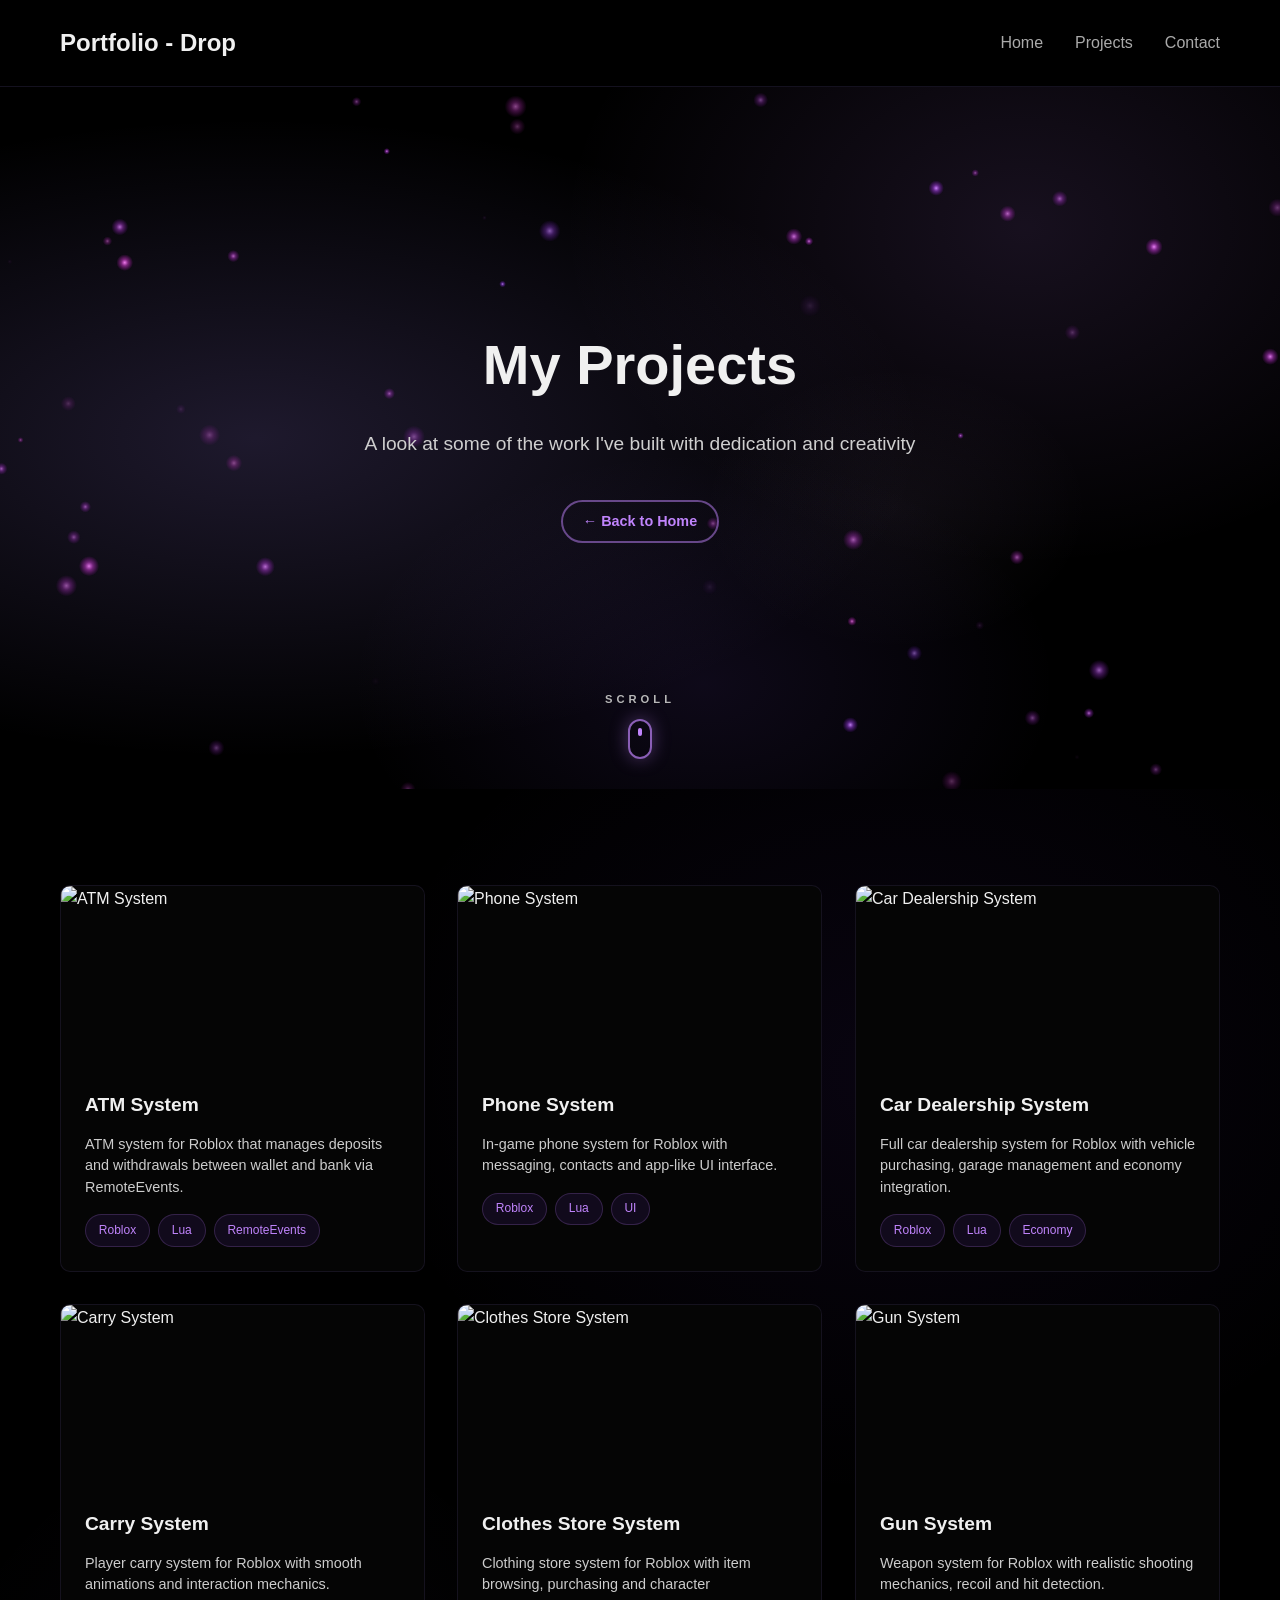
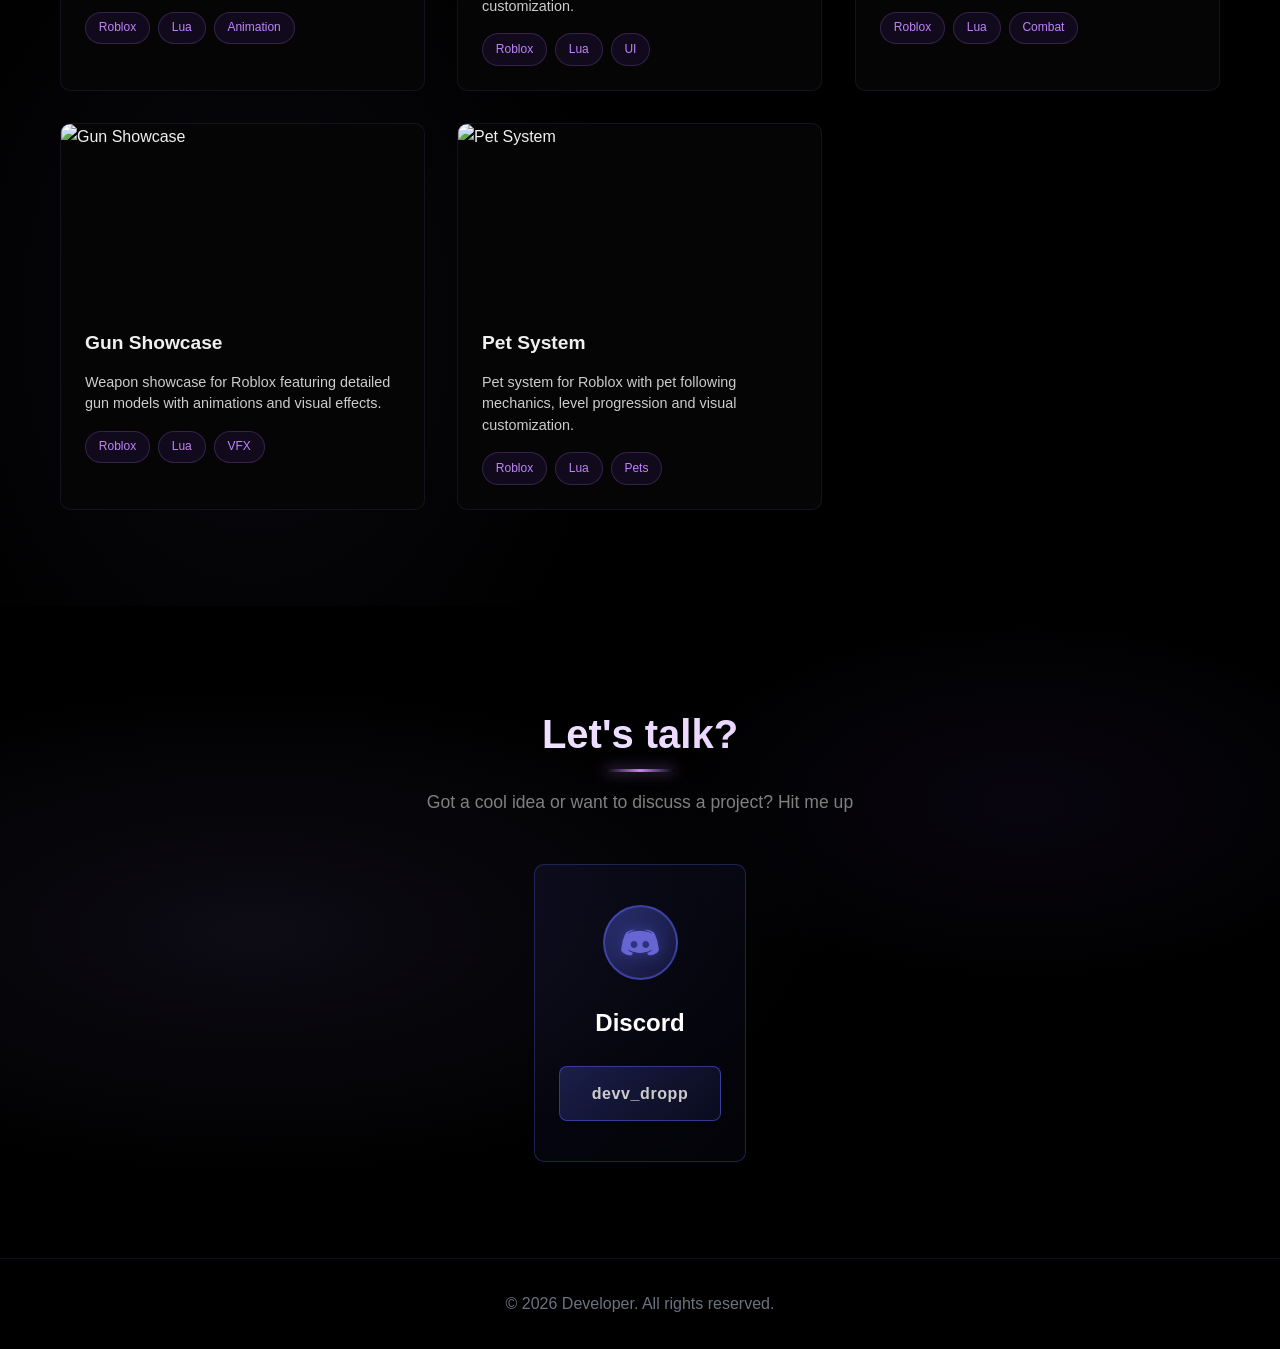
==== commit b9d05ee2: "fix: atualiza link do Discord nas paginas index e projetos Co-Authored-By: Claude Opus 4.8 <noreply@" ====
--- a/projetos.html
+++ b/projetos.html
@@ -198,7 +198,7 @@
                             <img src="images/discord.png" alt="Discord">
                         </div>
                         <h3>Discord</h3>
-                        <a href="https://discord.com/users/1462997571675881503" target="_blank" class="discord-link">devv_dropp</a>
+                        <a href="https://discord.com/users/1495996408610820117" target="_blank" class="discord-link">devv_dropp</a>
                     </div>
                 </div>
             </div>
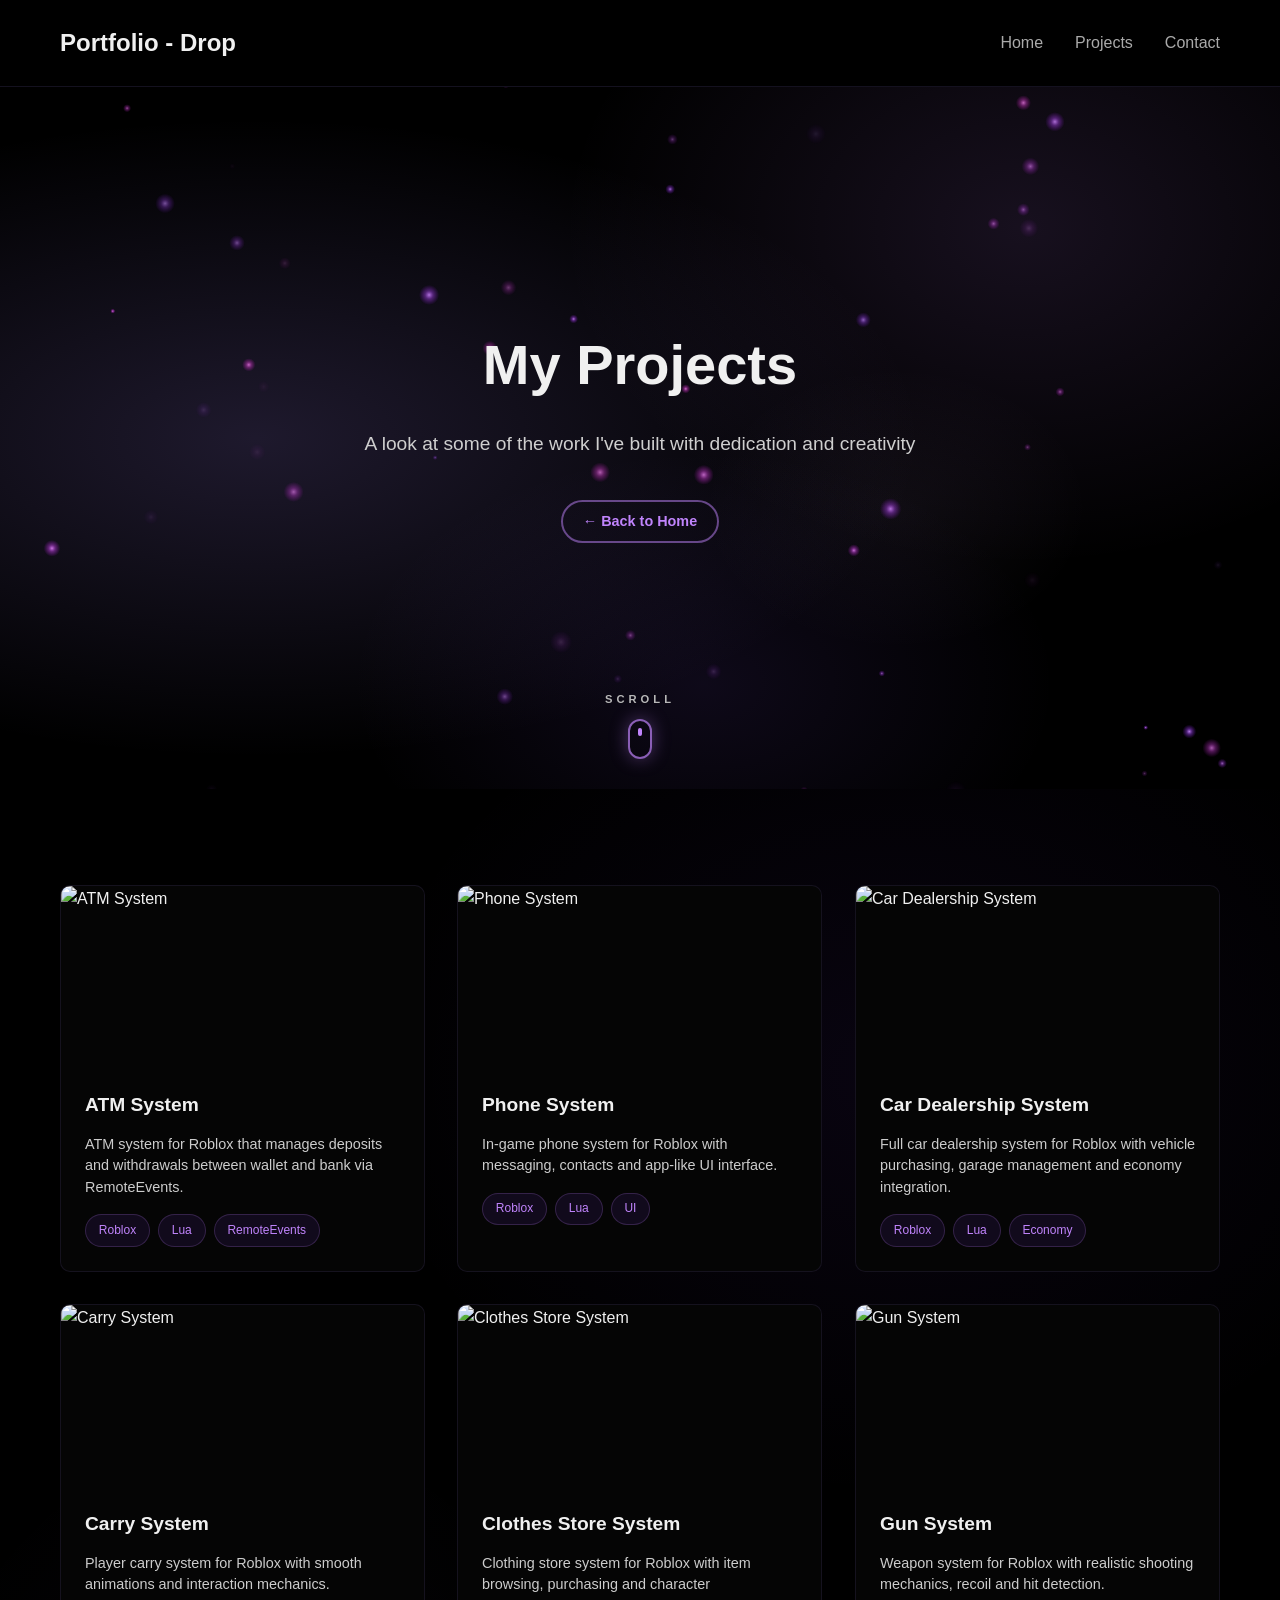
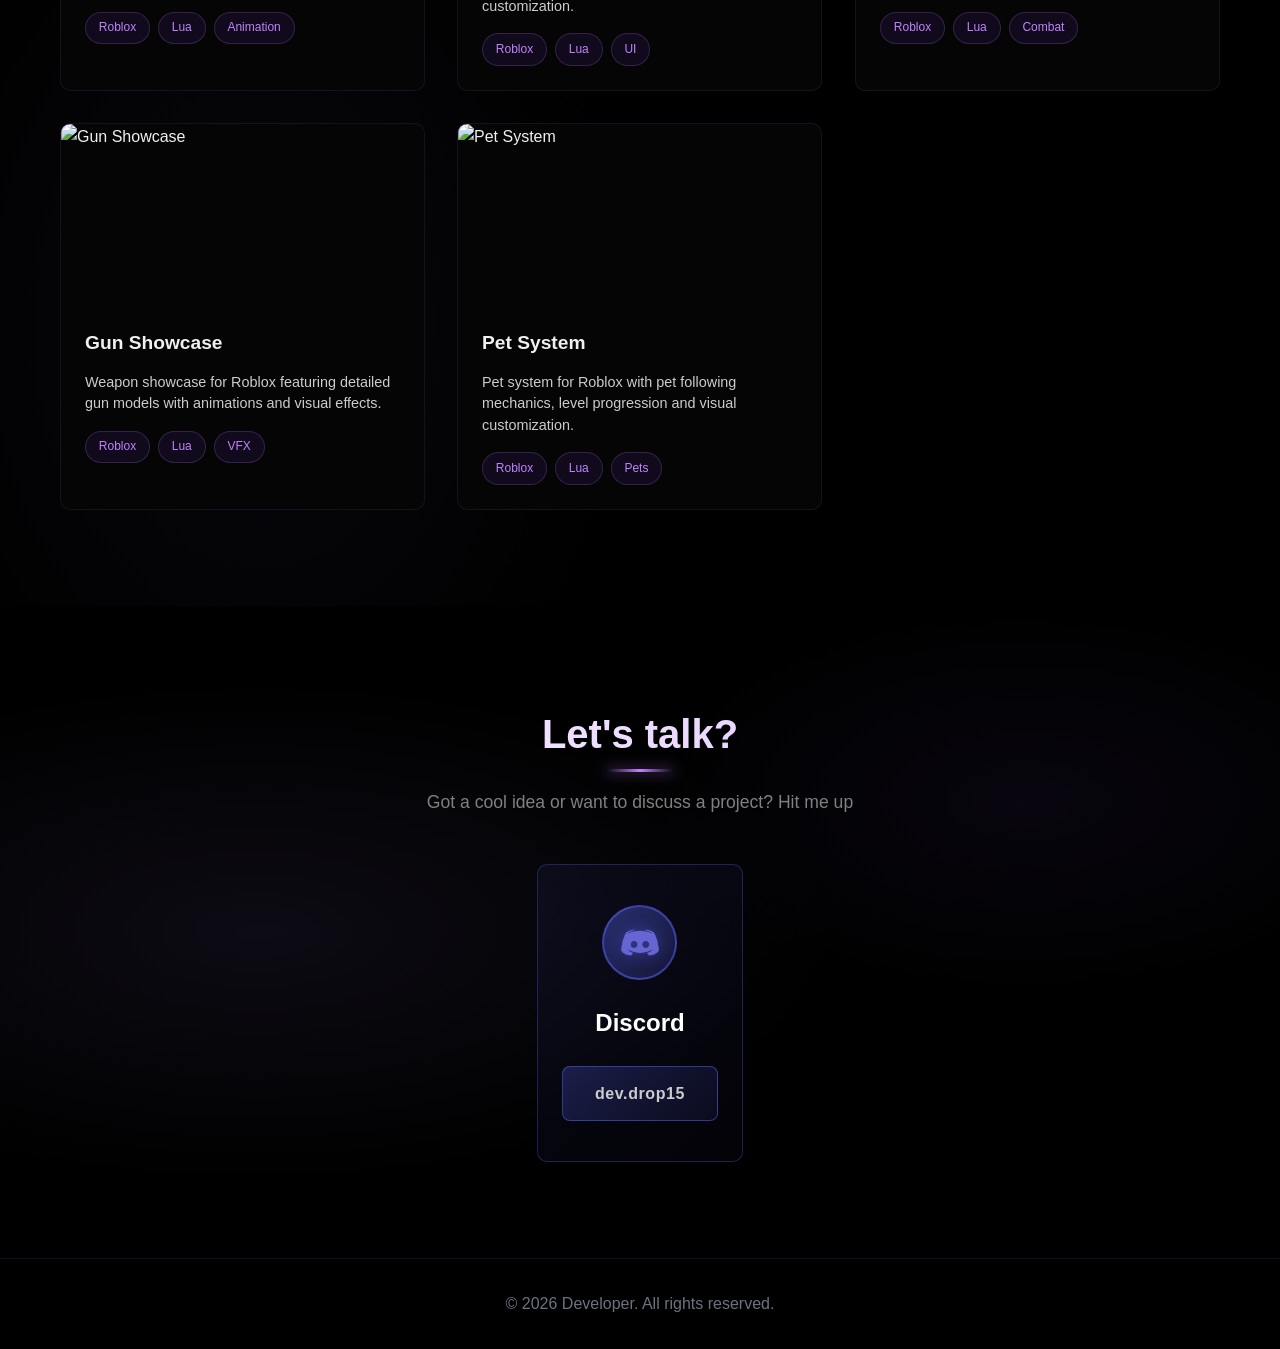
==== commit 90eee7d0: "feat: adiciona foto de perfil z11.png e atualiza nome do Discord para dev.drop15" ====
--- a/projetos.html
+++ b/projetos.html
@@ -198,7 +198,7 @@
                             <img src="images/discord.png" alt="Discord">
                         </div>
                         <h3>Discord</h3>
-                        <a href="https://discord.com/users/1495996408610820117" target="_blank" class="discord-link">devv_dropp</a>
+                        <a href="https://discord.com/users/1495996408610820117" target="_blank" class="discord-link">dev.drop15</a>
                     </div>
                 </div>
             </div>
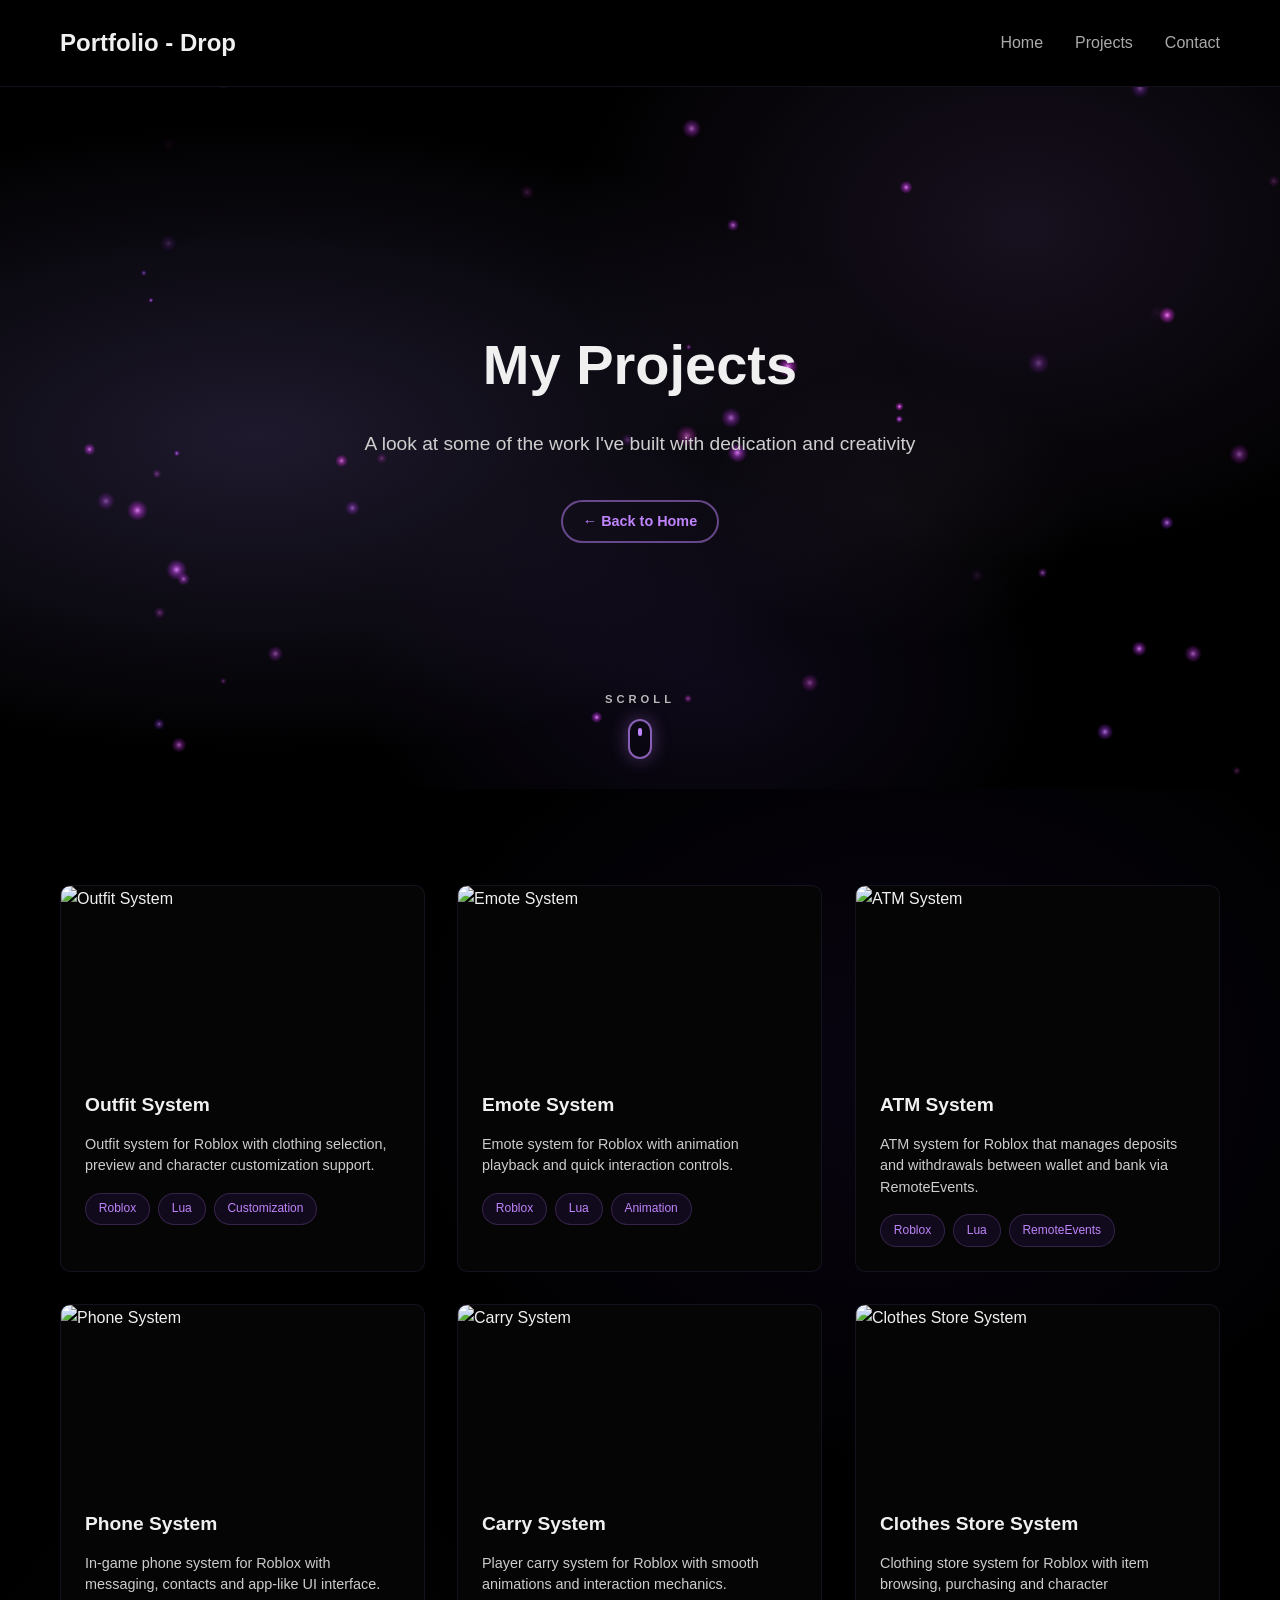
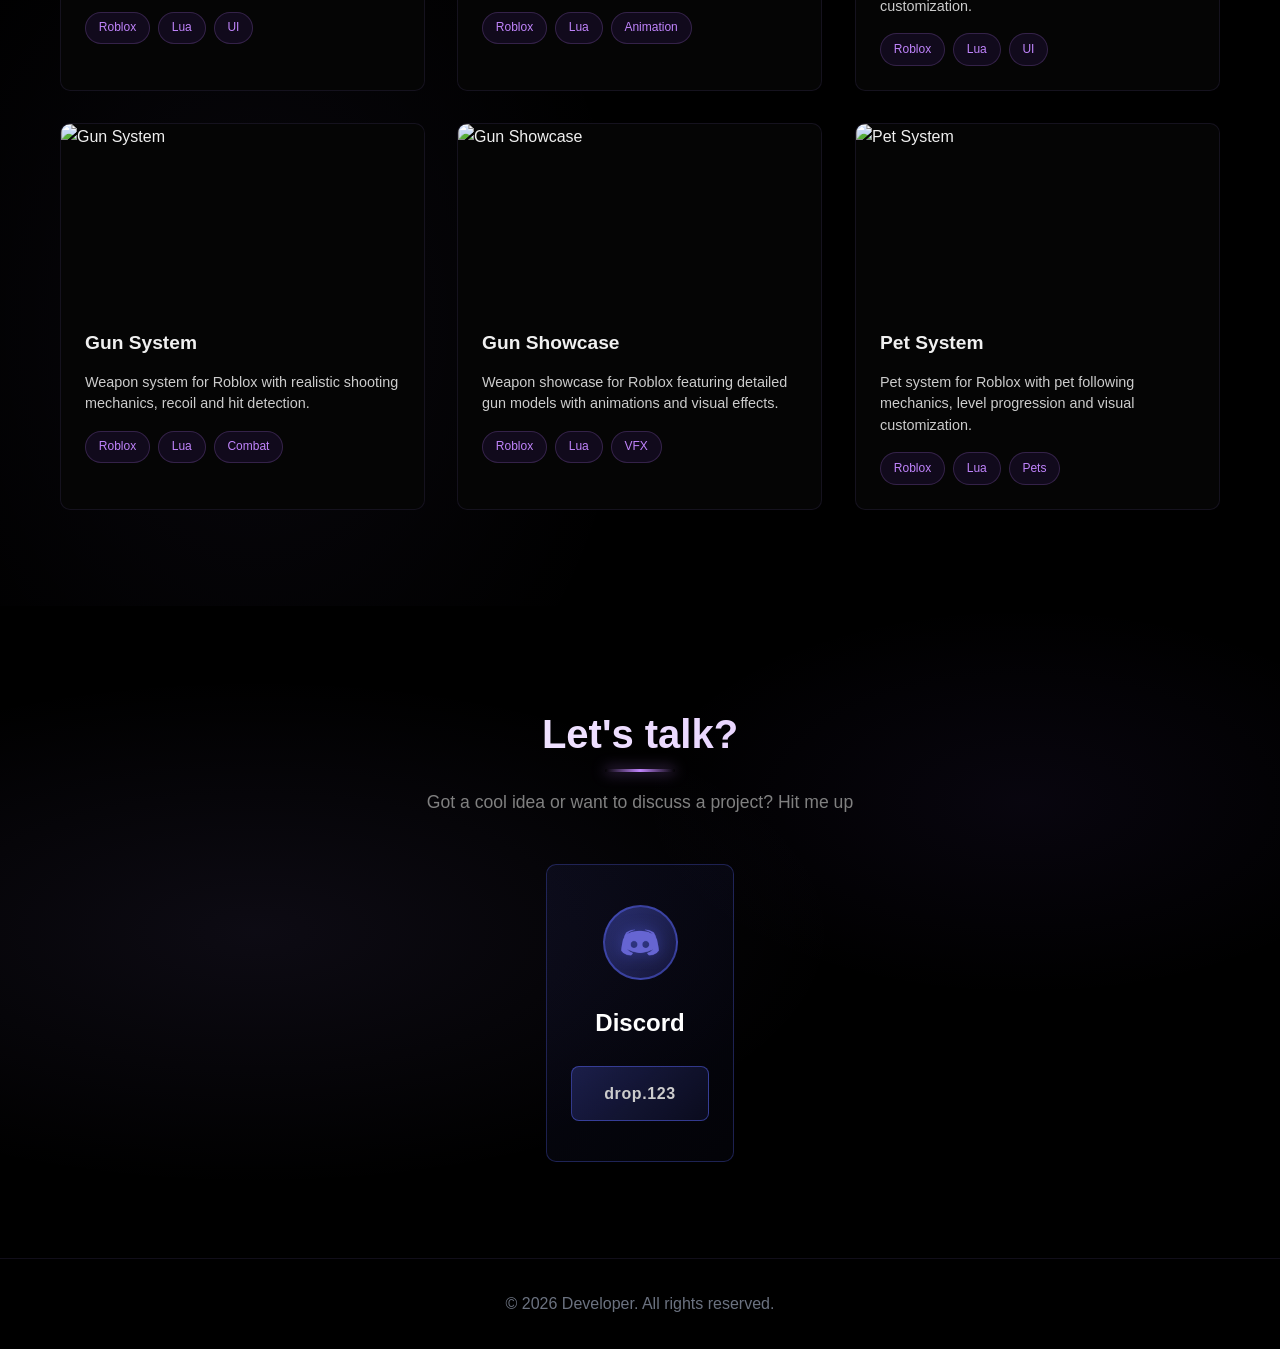
==== commit 7878cb80: "feat: adiciona projetos de outfit e emote" ====
--- a/projetos.html
+++ b/projetos.html
@@ -40,6 +40,42 @@
             <div class="projects-grid">
                 <div class="project-card">
                     <div class="project-header">
+                        <img class="video-thumbnail" src="https://i.ytimg.com/vi/_3UhHQPLyzc/hqdefault.jpg" alt="Outfit System">
+                        <button class="play-btn" data-youtube="https://youtu.be/_3UhHQPLyzc">
+                            <svg viewBox="0 0 24 24" width="60" height="60">
+                                <polygon points="5 3 19 12 5 21" fill="white"/>
+                            </svg>
+                        </button>
+                    </div>
+                    <h3>Outfit System</h3>
+                    <p>Outfit system for Roblox with clothing selection, preview and character customization support.</p>
+                    <div class="project-tags">
+                        <span class="tag">Roblox</span>
+                        <span class="tag">Lua</span>
+                        <span class="tag">Customization</span>
+                    </div>
+                </div>
+
+                <div class="project-card">
+                    <div class="project-header">
+                        <img class="video-thumbnail" src="https://i.ytimg.com/vi/DXzft3_Hpmo/hqdefault.jpg" alt="Emote System">
+                        <button class="play-btn" data-youtube="https://youtu.be/DXzft3_Hpmo">
+                            <svg viewBox="0 0 24 24" width="60" height="60">
+                                <polygon points="5 3 19 12 5 21" fill="white"/>
+                            </svg>
+                        </button>
+                    </div>
+                    <h3>Emote System</h3>
+                    <p>Emote system for Roblox with animation playback and quick interaction controls.</p>
+                    <div class="project-tags">
+                        <span class="tag">Roblox</span>
+                        <span class="tag">Lua</span>
+                        <span class="tag">Animation</span>
+                    </div>
+                </div>
+
+                <div class="project-card">
+                    <div class="project-header">
                         <img class="video-thumbnail" src="https://i.ytimg.com/vi/9FI1kdtI2Lg/hqdefault.jpg" alt="ATM System">
                         <button class="play-btn" data-youtube="https://www.youtube.com/watch?v=9FI1kdtI2Lg">
                             <svg viewBox="0 0 24 24" width="60" height="60">
@@ -74,23 +110,6 @@
                     </div>
                 </div>
 
-                <div class="project-card">
-                    <div class="project-header">
-                        <img class="video-thumbnail" src="https://i.ytimg.com/vi/GtrYwzKo-C8/hqdefault.jpg" alt="Car Dealership System">
-                        <button class="play-btn" data-youtube="https://www.youtube.com/watch?v=GtrYwzKo-C8">
-                            <svg viewBox="0 0 24 24" width="60" height="60">
-                                <polygon points="5 3 19 12 5 21" fill="white"/>
-                            </svg>
-                        </button>
-                    </div>
-                    <h3>Car Dealership System</h3>
-                    <p>Full car dealership system for Roblox with vehicle purchasing, garage management and economy integration.</p>
-                    <div class="project-tags">
-                        <span class="tag">Roblox</span>
-                        <span class="tag">Lua</span>
-                        <span class="tag">Economy</span>
-                    </div>
-                </div>
 
                 <div class="project-card">
                     <div class="project-header">
@@ -198,7 +217,7 @@
                             <img src="images/discord.png" alt="Discord">
                         </div>
                         <h3>Discord</h3>
-                        <a href="https://discord.com/users/1495996408610820117" target="_blank" class="discord-link">dev.drop15</a>
+                        <a href="https://discord.com/users/451420917642297354" target="_blank" class="discord-link">drop.123</a>
                     </div>
                 </div>
             </div>
@@ -221,7 +240,7 @@
                 <button class="nav-arrow next-arrow" id="next-video" aria-label="Next video">›</button>
             </div>
             <div class="video-counter">
-                <span id="video-count">1 / 6</span>
+                <span id="video-count">1 / 8</span>
             </div>
         </div>
     </div>
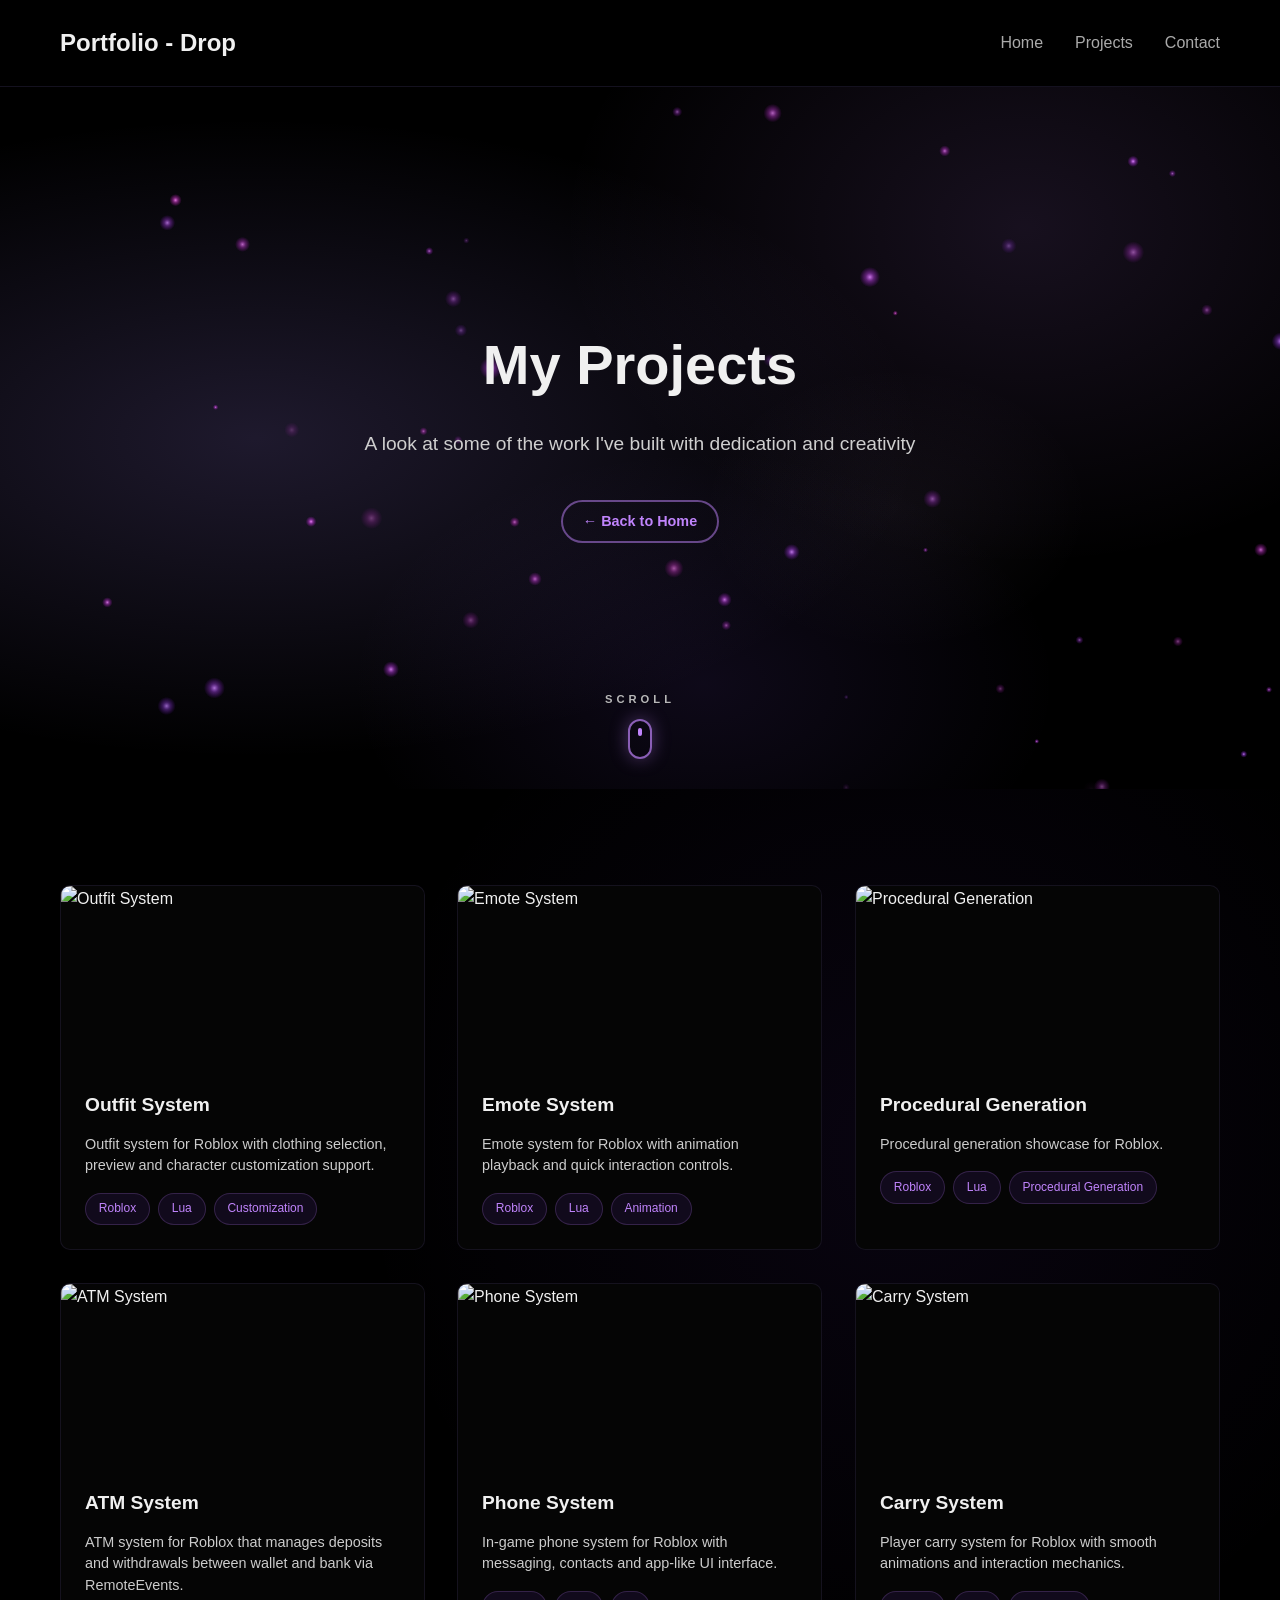
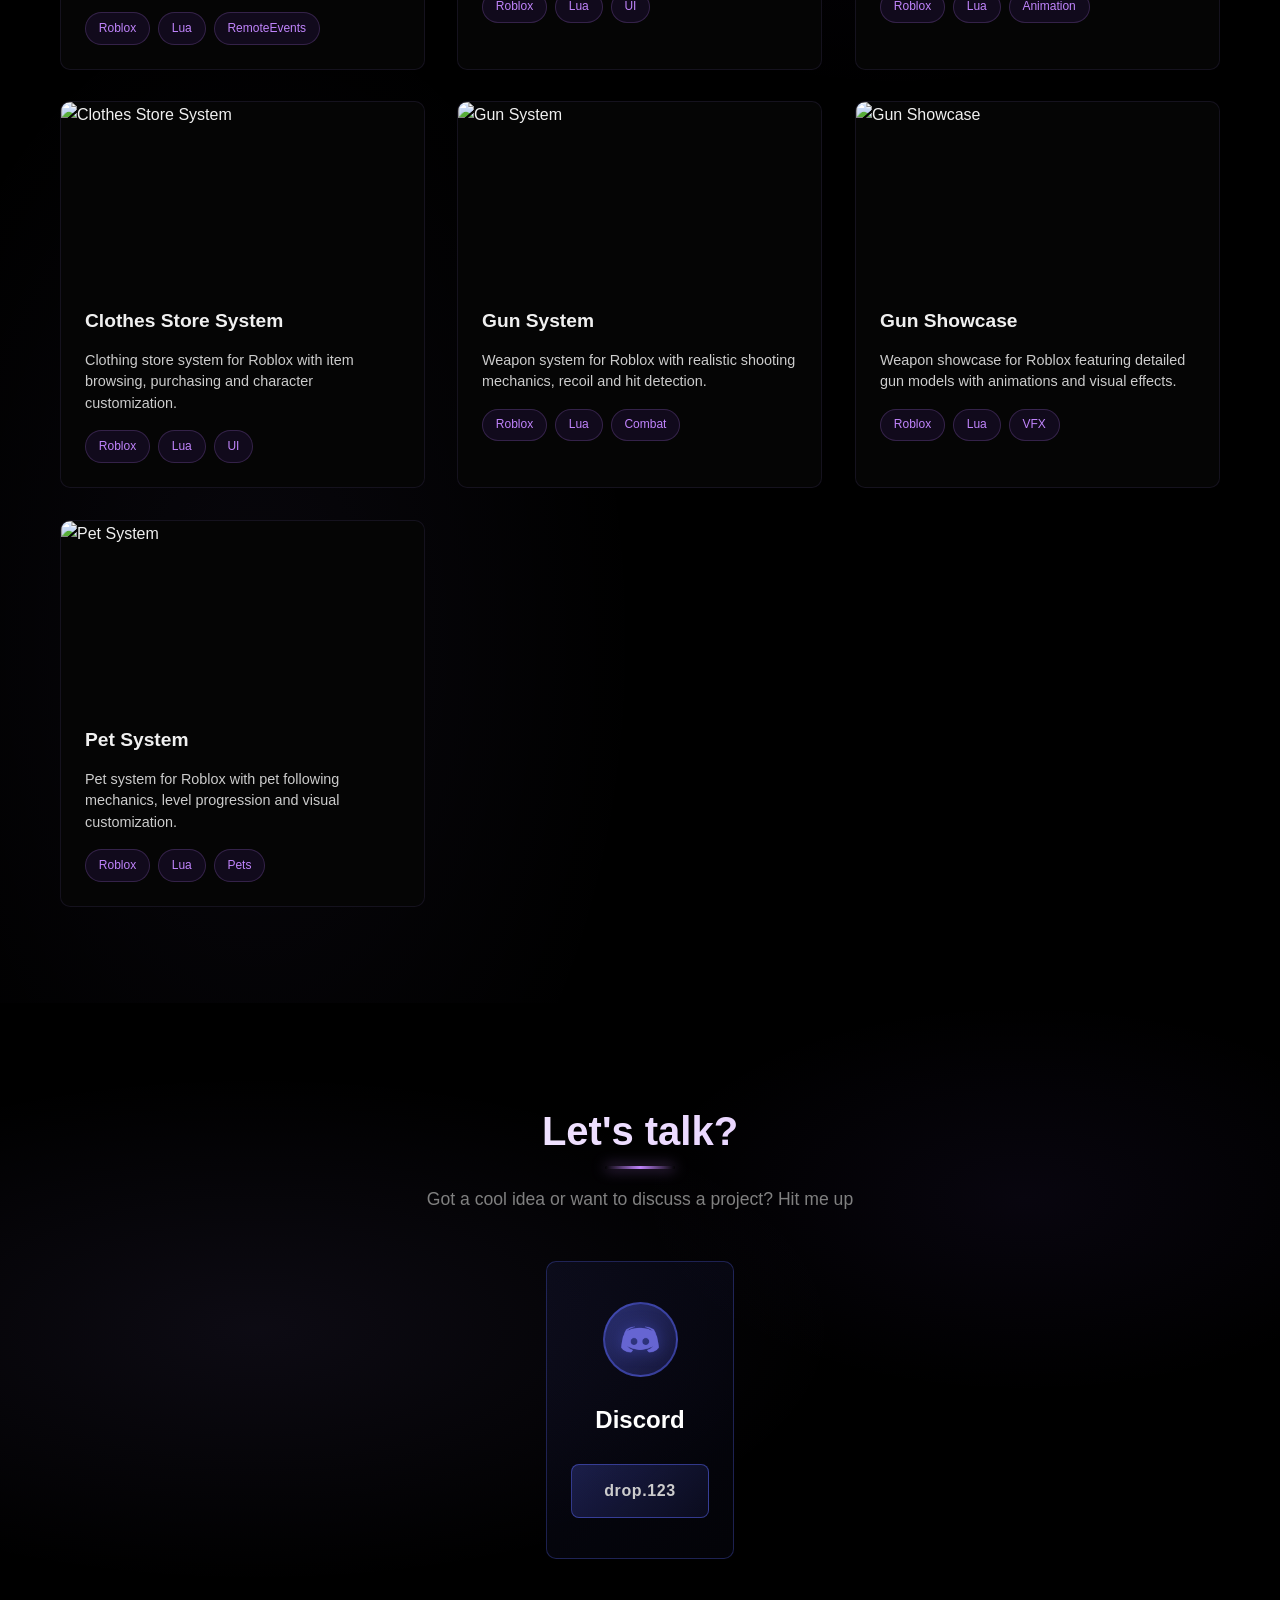
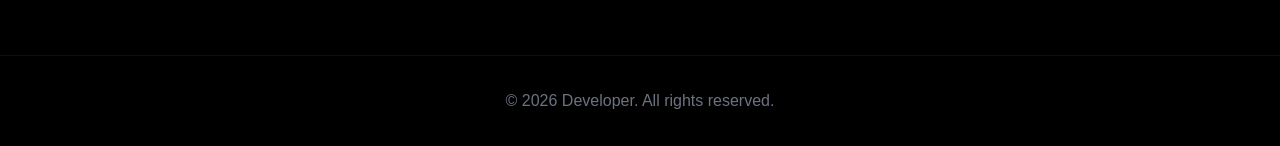
==== commit c73f5180: "Update portfolio video showcase" ====
--- a/projetos.html
+++ b/projetos.html
@@ -76,6 +76,24 @@
 
                 <div class="project-card">
                     <div class="project-header">
+                        <img class="video-thumbnail" src="https://i.ytimg.com/vi/3OIjPNNwSwo/hqdefault.jpg" alt="Procedural Generation">
+                        <button class="play-btn" data-youtube="https://youtu.be/3OIjPNNwSwo">
+                            <svg viewBox="0 0 24 24" width="60" height="60">
+                                <polygon points="5 3 19 12 5 21" fill="white"/>
+                            </svg>
+                        </button>
+                    </div>
+                    <h3>Procedural Generation</h3>
+                    <p>Procedural generation showcase for Roblox.</p>
+                    <div class="project-tags">
+                        <span class="tag">Roblox</span>
+                        <span class="tag">Lua</span>
+                        <span class="tag">Procedural Generation</span>
+                    </div>
+                </div>
+
+                <div class="project-card">
+                    <div class="project-header">
                         <img class="video-thumbnail" src="https://i.ytimg.com/vi/9FI1kdtI2Lg/hqdefault.jpg" alt="ATM System">
                         <button class="play-btn" data-youtube="https://www.youtube.com/watch?v=9FI1kdtI2Lg">
                             <svg viewBox="0 0 24 24" width="60" height="60">
@@ -240,7 +258,7 @@
                 <button class="nav-arrow next-arrow" id="next-video" aria-label="Next video">›</button>
             </div>
             <div class="video-counter">
-                <span id="video-count">1 / 8</span>
+                <span id="video-count">1 / 9</span>
             </div>
         </div>
     </div>
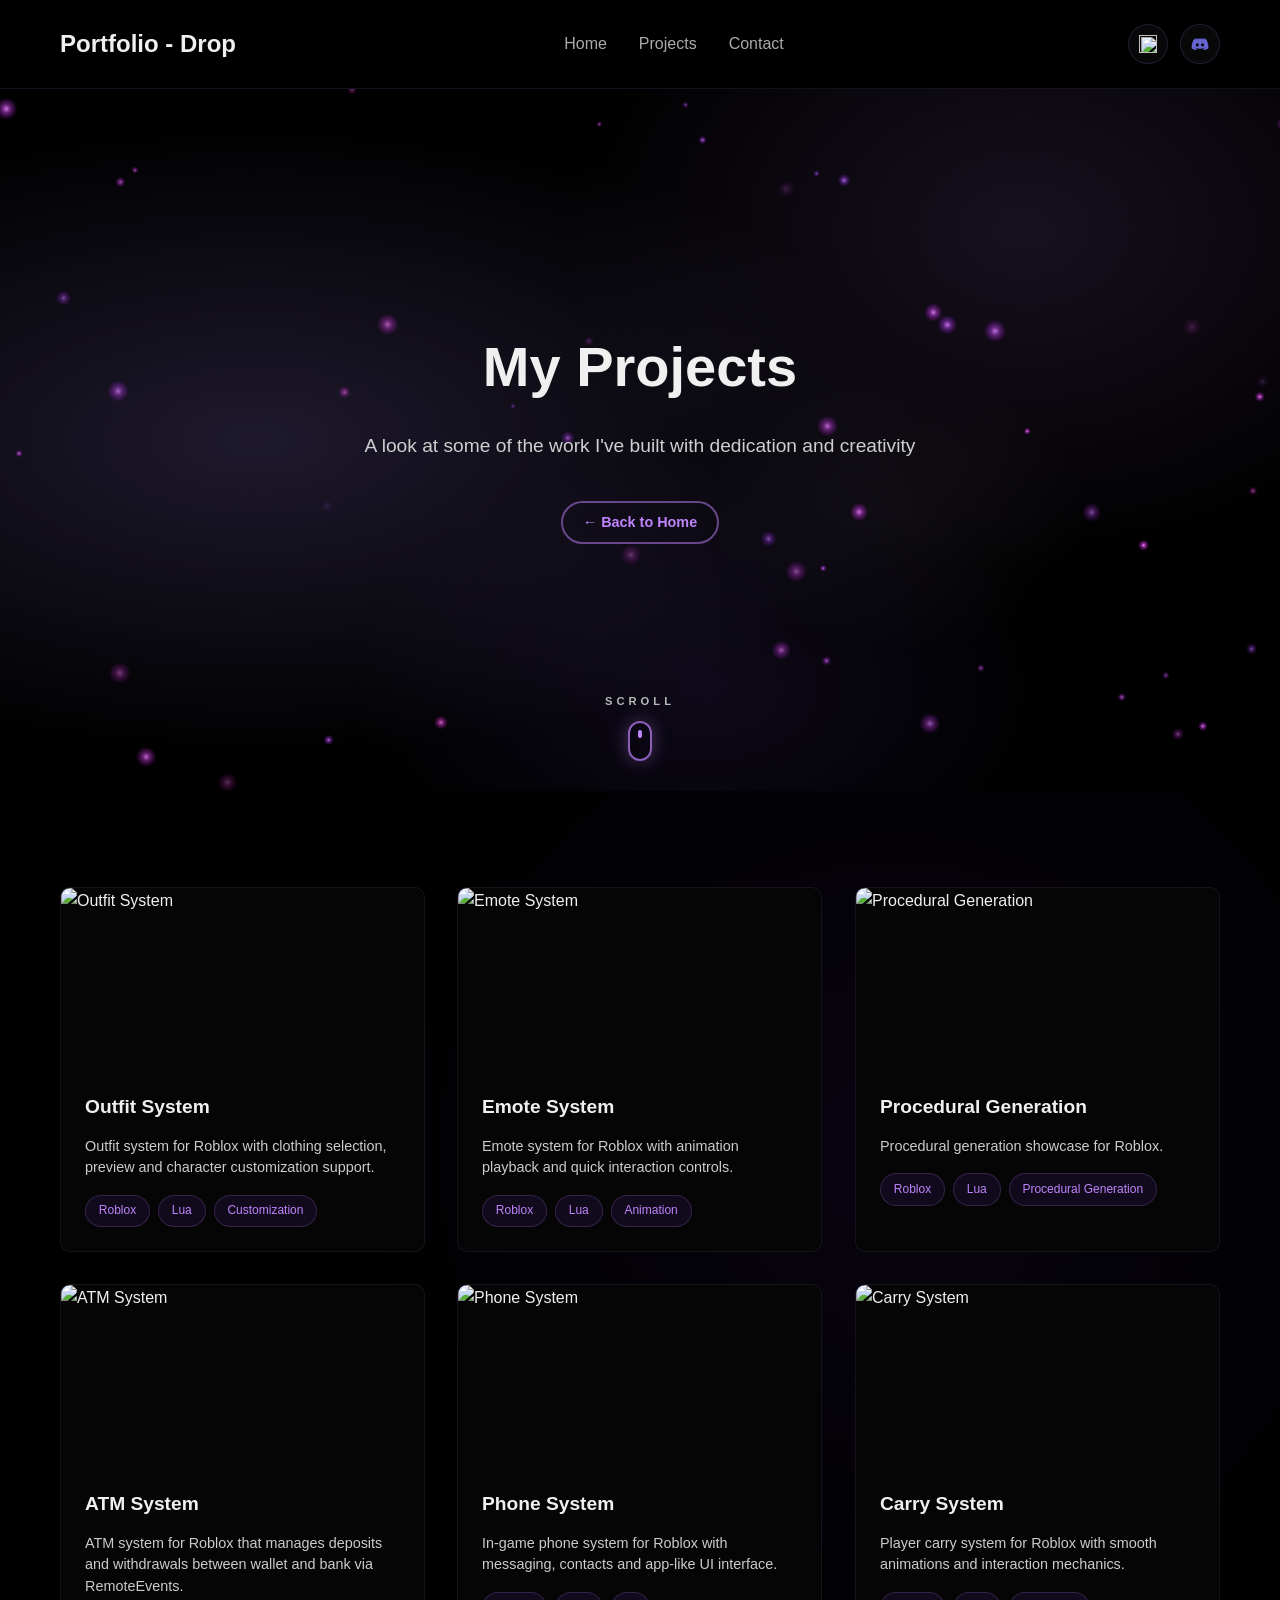
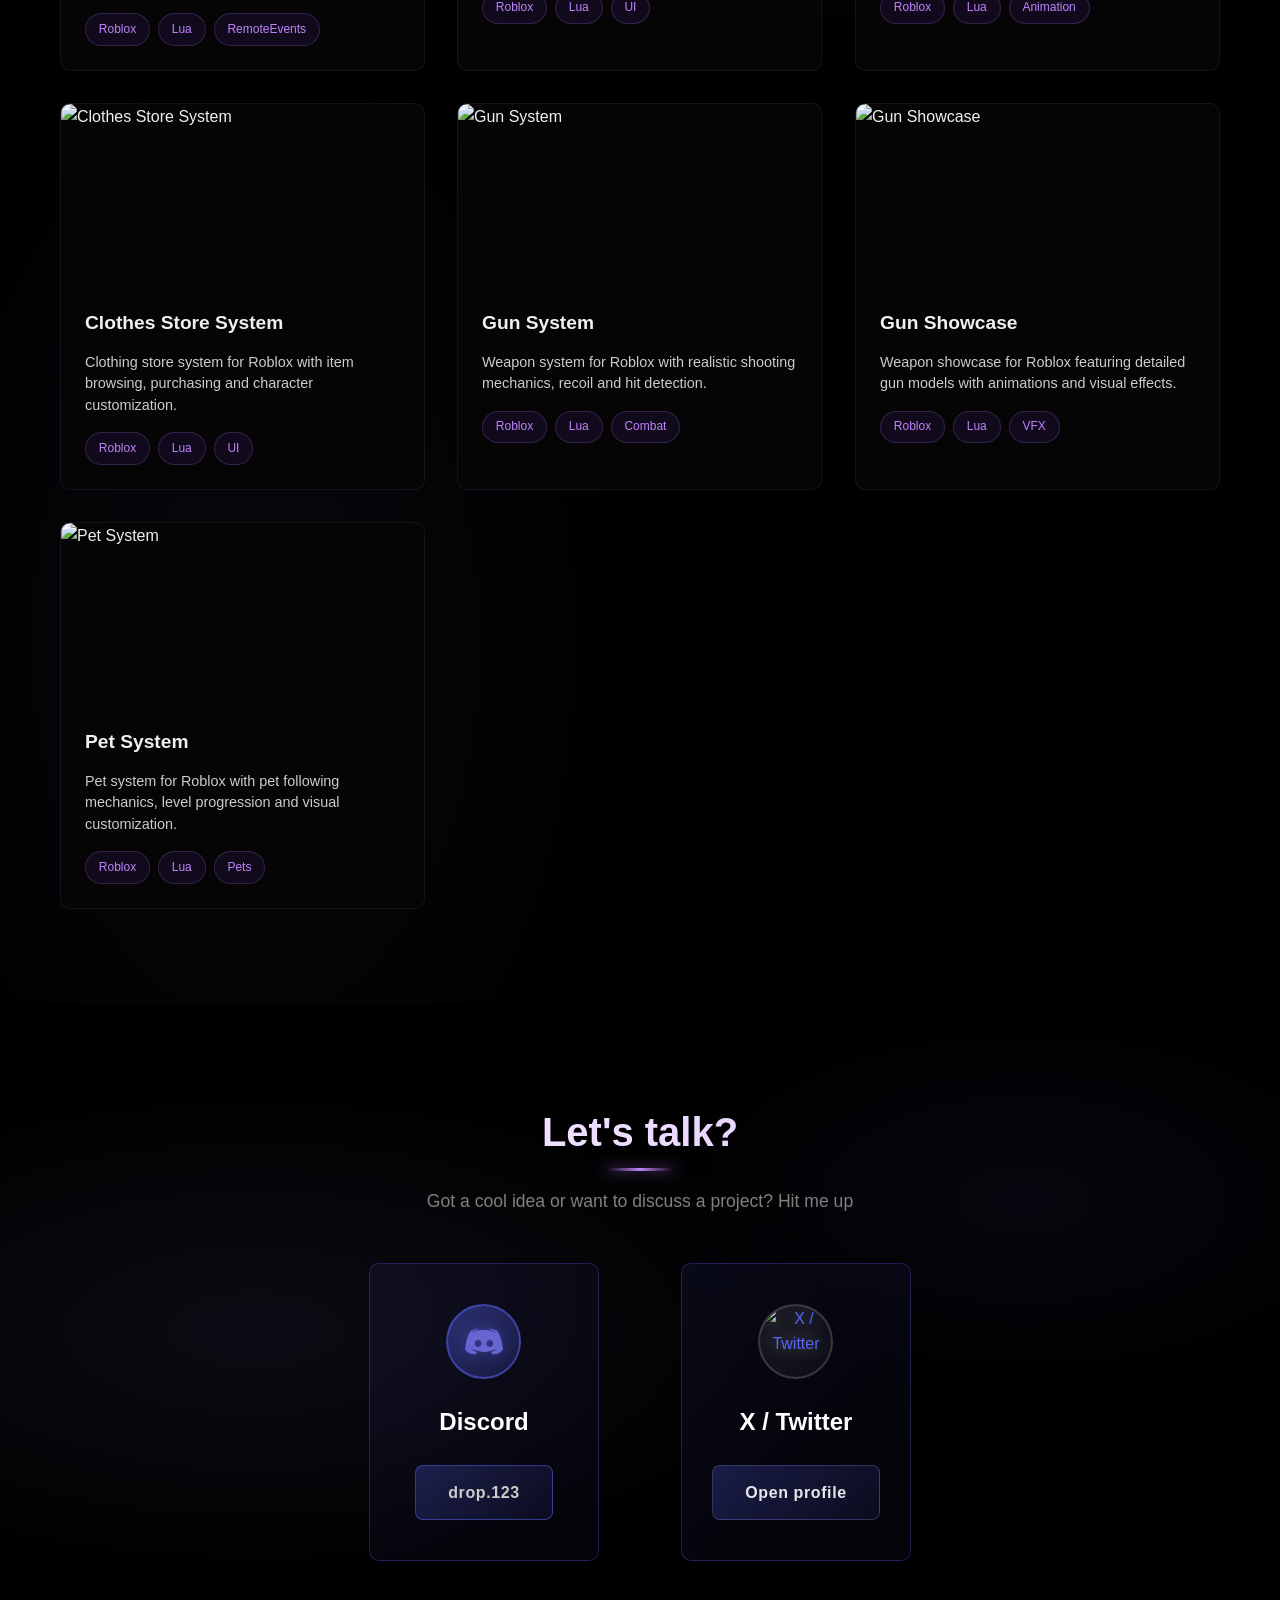
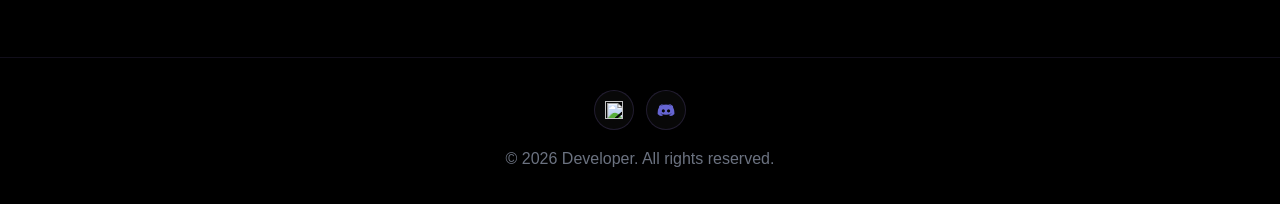
==== commit 4d19b7fc: "Refine social cards and hero copy" ====
--- a/projetos.html
+++ b/projetos.html
@@ -16,6 +16,18 @@
                 <li><a href="#projects">Projects</a></li>
                 <li><a href="#contact">Contact</a></li>
             </ul>
+            <div class="nav-social-links" aria-label="Social links">
+                <a href="https://x.com/" target="_blank" rel="noopener noreferrer" class="nav-social-link" aria-label="X / Twitter">
+                    <span class="social-icon social-icon-x" aria-hidden="true">
+                        <img src="images/twitter.png" alt="">
+                    </span>
+                </a>
+                <a href="https://discord.com/users/451420917642297354" target="_blank" rel="noopener noreferrer" class="nav-social-link" aria-label="Discord">
+                    <span class="social-icon social-icon-discord" aria-hidden="true">
+                        <img src="images/discord.png" alt="">
+                    </span>
+                </a>
+            </div>
         </div>
     </nav>
 
@@ -230,19 +242,38 @@
             
             <div class="contact-content">
                 <div class="contact-info">
-                    <div class="contact-method discord-card">
+                    <div class="contact-method discord-card social-card">
                         <div class="discord-icon">
                             <img src="images/discord.png" alt="Discord">
                         </div>
                         <h3>Discord</h3>
                         <a href="https://discord.com/users/451420917642297354" target="_blank" class="discord-link">drop.123</a>
                     </div>
+                    <div class="contact-method discord-card social-card x-card">
+                        <div class="discord-icon x-icon">
+                            <img src="images/twitter.png" alt="X / Twitter">
+                        </div>
+                        <h3>X / Twitter</h3>
+                        <a href="https://x.com/" target="_blank" rel="noopener noreferrer" class="discord-link">Open profile</a>
+                    </div>
                 </div>
             </div>
         </div>
     </section>
 
     <footer>
+        <div class="footer-social-links" aria-label="Social links">
+            <a href="https://x.com/" target="_blank" rel="noopener noreferrer" class="footer-social-link" aria-label="X / Twitter">
+                <span class="social-icon social-icon-x" aria-hidden="true">
+                    <img src="images/twitter.png" alt="">
+                </span>
+            </a>
+            <a href="https://discord.com/users/451420917642297354" target="_blank" rel="noopener noreferrer" class="footer-social-link" aria-label="Discord">
+                <span class="social-icon social-icon-discord" aria-hidden="true">
+                    <img src="images/discord.png" alt="">
+                </span>
+            </a>
+        </div>
         <p>&copy; 2026 Developer. All rights reserved.</p>
     </footer>
 
--- a/style.css
+++ b/style.css
@@ -37,6 +37,7 @@
     display: flex;
     justify-content: space-between;
     align-items: center;
+    gap: 1rem;
 }
 
 .logo {
@@ -60,6 +61,112 @@
 
 .nav-links a:hover {
     color: #c084fc;
+}
+
+.nav-social-links {
+    display: flex;
+    align-items: center;
+    gap: 0.75rem;
+    margin-left: 1rem;
+}
+
+.nav-social-link,
+.footer-social-link {
+    width: 40px;
+    height: 40px;
+    border-radius: 50%;
+    display: inline-flex;
+    align-items: center;
+    justify-content: center;
+    text-decoration: none;
+    color: #f0f0f0;
+    border: 1px solid rgba(167, 139, 250, 0.16);
+    background: rgba(255, 255, 255, 0.03);
+    transition: transform 0.3s ease, border-color 0.3s ease, background 0.3s ease, color 0.3s ease;
+}
+
+.nav-social-link:hover,
+.footer-social-link:hover {
+    transform: translateY(-2px);
+    border-color: rgba(192, 132, 252, 0.55);
+    background: rgba(192, 132, 252, 0.12);
+    color: #c084fc;
+}
+
+.social-icon {
+    display: inline-flex;
+    align-items: center;
+    justify-content: center;
+}
+
+.social-icon svg,
+.social-icon img {
+    width: 100%;
+    height: 100%;
+    display: block;
+}
+
+.social-icon-x {
+    width: 18px;
+    height: 18px;
+}
+
+.social-icon-discord {
+    width: 18px;
+    height: 18px;
+}
+
+.social-icon-large {
+    width: 82px;
+    height: 82px;
+    margin: 0 auto 1.5rem;
+    border-radius: 50%;
+    border: 2px solid rgba(167, 139, 250, 0.28);
+    background: linear-gradient(135deg, rgba(124, 58, 237, 0.14), rgba(192, 132, 252, 0.08));
+    color: #f0f0f0;
+    box-shadow: 0 0 20px rgba(192, 132, 252, 0.12);
+}
+
+.social-card {
+    min-height: 245px;
+    width: 80%;
+    box-sizing: border-box;
+}
+
+.x-card {
+    background: linear-gradient(135deg, rgba(255, 255, 255, 0.05) 0%, rgba(14, 14, 14, 0.95) 100%);
+    border: 1.5px solid rgba(167, 139, 250, 0.16);
+    max-width: 400px;
+    margin: 0 auto;
+    padding: 2.5rem 1.5rem;
+    text-align: center;
+}
+
+.x-card .x-icon {
+    background: linear-gradient(135deg, rgba(255, 255, 255, 0.08), rgba(255, 255, 255, 0.03));
+    border-color: rgba(255, 255, 255, 0.16);
+    overflow: hidden;
+}
+
+.x-card .x-icon img {
+    width: 100%;
+    height: 100%;
+    object-fit: cover;
+    object-position: center;
+    border-radius: 50%;
+    filter: drop-shadow(0 0 8px rgba(255, 255, 255, 0.35));
+}
+
+.x-card .discord-link {
+    color: #e5e7eb;
+    border-color: rgba(167, 139, 250, 0.28);
+}
+
+.x-card .discord-link:hover {
+    color: #ffffff;
+    background: rgba(192, 132, 252, 0.14);
+    border-color: rgba(192, 132, 252, 0.45);
+    box-shadow: 0 0 22px rgba(192, 132, 252, 0.12);
 }
 
 /* HERO SECTION */
@@ -533,6 +640,14 @@
     text-align: center;
     color: #6b7280;
     border-top: 1px solid rgba(167, 139, 250, 0.1);
+}
+
+.footer-social-links {
+    display: flex;
+    justify-content: center;
+    align-items: center;
+    gap: 0.75rem;
+    margin-bottom: 1rem;
 }
 
 .video-thumbnail {
@@ -1291,6 +1406,23 @@
         gap: 1rem;
         font-size: 0.8rem;
     }
+
+    .nav-social-links {
+        margin-left: 0.5rem;
+        gap: 0.5rem;
+    }
+
+    .nav-social-link,
+    .footer-social-link {
+        width: 36px;
+        height: 36px;
+    }
+
+    .social-icon-x,
+    .social-icon-discord {
+        width: 16px;
+        height: 16px;
+    }
     
     .projects-grid {
         grid-template-columns: 1fr;
